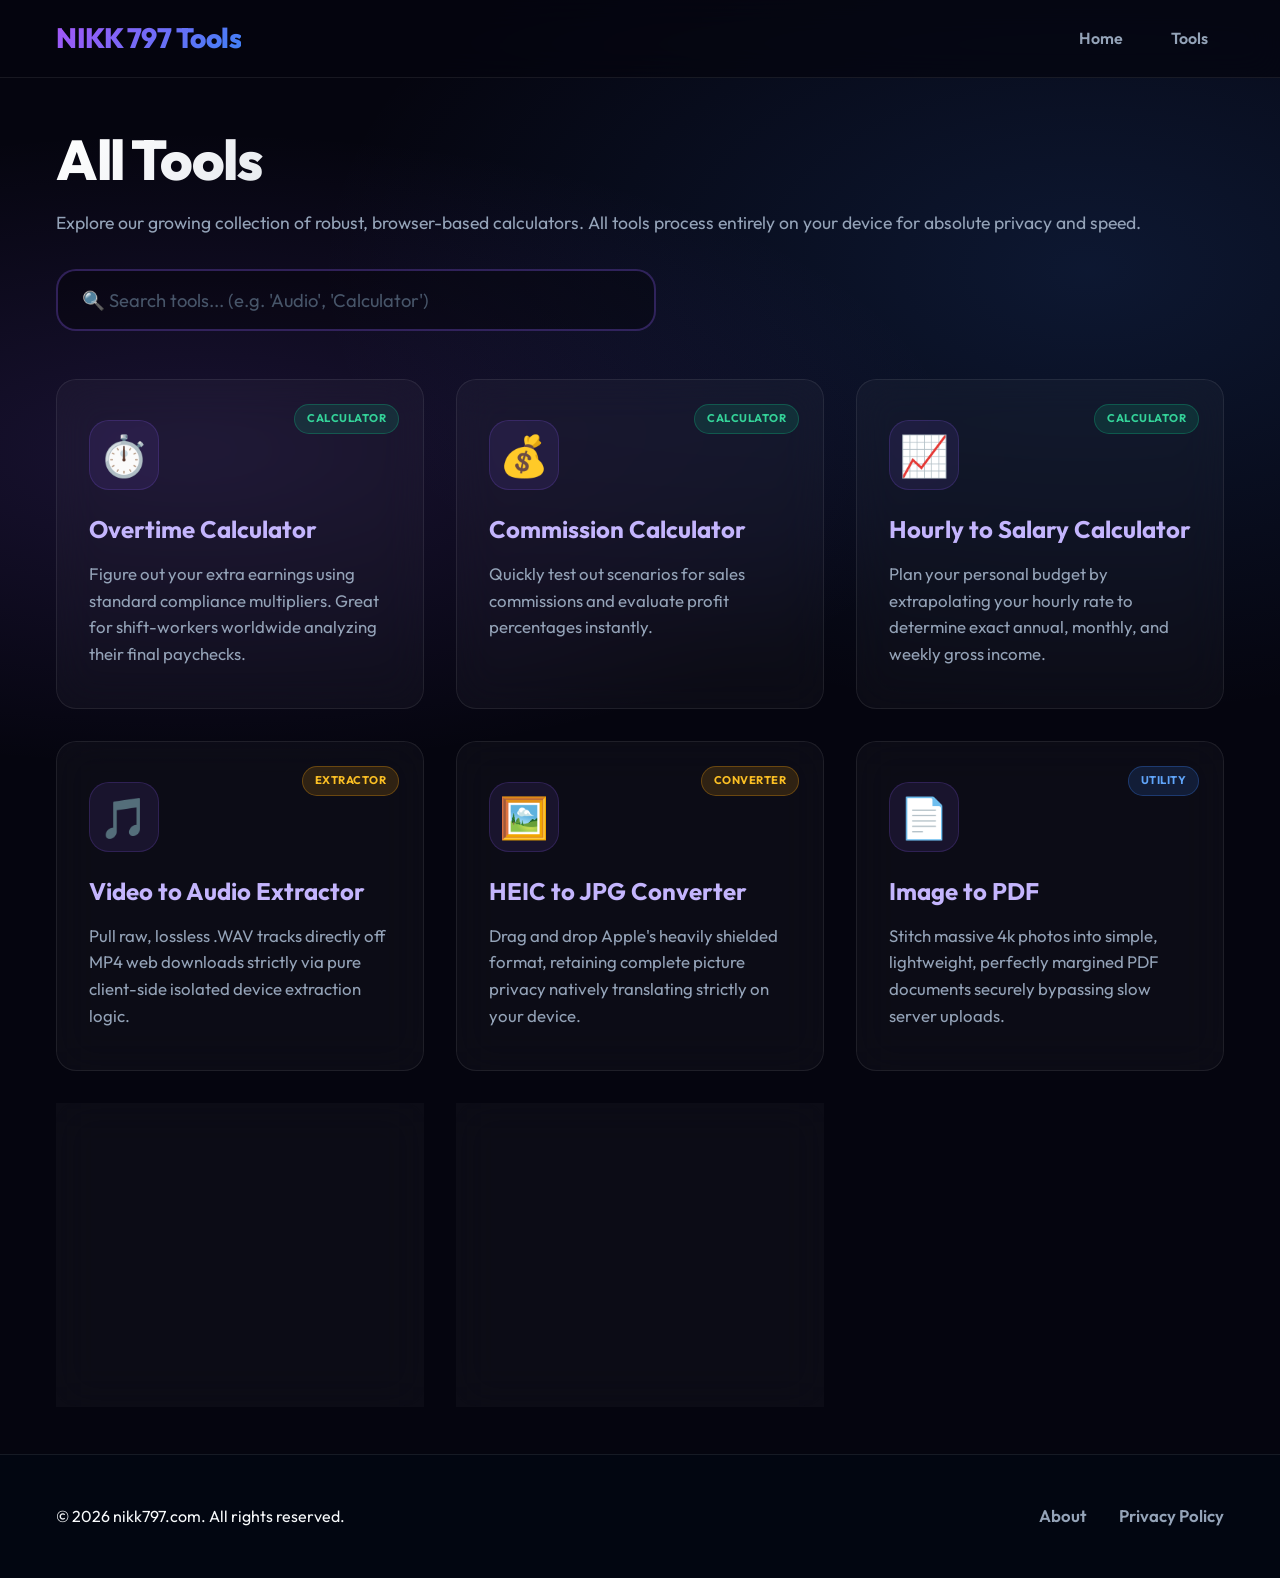
==== tools/index.html @ f5ad22ee "feat: Add a new tools index page with search functionality to list available tools." ====
<!DOCTYPE html>
<html lang="en">

<head>
    <meta name="google-site-verification" content="NhEpedXs3ZH1ksvaYKp-4i3zHZicxryHQZaLmuGQlMc" />
    <meta charset="UTF-8">
    <meta name="viewport" content="width=device-width, initial-scale=1.0">
    <title>All Tools & Calculators | NIKK 797</title>
    <meta name="description"
        content="View our complete index of financial tools and calculators perfectly tailored for the Indian market.">
    <link href="https://fonts.googleapis.com/css2?family=Inter:wght@400;500;600;700;800&display=swap" rel="stylesheet">
    <link rel="stylesheet" href="../css/styles.css">
</head>

<body>
    <header class="navbar">
        <div class="nav-container">
            <a href="../index.html" class="logo">NIKK 797 Tools</a>
            <nav class="nav-links">
                <a href="../index.html">Home</a>
                <a href="index.html">Tools</a>
            </nav>
        </div>
    </header>

    <main>
        <h1>All Tools</h1>
        <p>Explore our growing collection of robust, browser-based calculators. All tools process entirely on your
            device for absolute privacy and speed.</p>

        <div class="search-container" style="margin: 2rem 0 3rem 0; max-width: 600px;">
            <input type="text" id="tool-search" class="form-control"
                placeholder="🔍 Search tools... (e.g. 'Audio', 'Calculator')"
                style="padding: 1.1rem 1.5rem; font-size: 1.15rem; border-radius: 20px; background: rgba(0,0,0,0.3); border: 2px solid rgba(139, 92, 246, 0.3);">
            <div id="no-results"
                style="display: none; padding: 2rem; background: rgba(255,255,255,0.03); border-radius: 16px; border: 1px dashed rgba(255,255,255,0.1); text-align: center; margin-top: 2rem; color: var(--text-muted); font-size: 1.2rem;">
                No tools found matching your search.</div>
        </div>

        <div class="tools-grid" id="tools-grid">
            <a href="overtime-calculator.html" class="card tool-card">
                <span class="card-tag finance">Calculator</span>
                <div class="card-icon">⏱️</div>
                <h3>Overtime Calculator</h3>
                <p>Figure out your extra earnings using standard compliance multipliers. Great for shift-workers
                    worldwide analyzing their final paychecks.</p>
            </a>
            <a href="commission-calculator.html" class="card tool-card">
                <span class="card-tag finance">Calculator</span>
                <div class="card-icon">💰</div>
                <h3>Commission Calculator</h3>
                <p>Quickly test out scenarios for sales commissions and evaluate profit percentages instantly.</p>
            </a>
            <a href="hourly-to-salary-calculator.html" class="card tool-card">
                <span class="card-tag finance">Calculator</span>
                <div class="card-icon">📈</div>
                <h3>Hourly to Salary Calculator</h3>
                <p>Plan your personal budget by extrapolating your hourly rate to determine exact annual, monthly, and
                    weekly gross income.</p>
            </a>
            <a href="video-to-audio.html" class="card tool-card">
                <span class="card-tag media">Extractor</span>
                <div class="card-icon">🎵</div>
                <h3>Video to Audio Extractor</h3>
                <p>Pull raw, lossless .WAV tracks directly off MP4 web downloads strictly via pure client-side isolated
                    device extraction logic.</p>
            </a>
            <a href="heic-to-jpg.html" class="card tool-card">
                <span class="card-tag media">Converter</span>
                <div class="card-icon">🖼️</div>
                <h3>HEIC to JPG Converter</h3>
                <p>Drag and drop Apple's heavily shielded format, retaining complete picture privacy natively
                    translating strictly on your device.</p>
            </a>
            <a href="image-to-pdf.html" class="card tool-card">
                <span class="card-tag">Utility</span>
                <div class="card-icon">📄</div>
                <h3>Image to PDF</h3>
                <p>Stitch massive 4k photos into simple, lightweight, perfectly margined PDF documents securely
                    bypassing slow server uploads.</p>
            </a>
            <a href="image-compressor.html" class="card tool-card">
                <span class="card-tag media">Converter</span>
                <div class="card-icon">🗜️</div>
                <h3>Image Compressor</h3>
                <p>Drastically shrink the file size of your photos in seconds natively keeping your privacy 100% secure.
                </p>
            </a>
            <a href="pdf-merger.html" class="card tool-card">
                <span class="card-tag">Utility</span>
                <div class="card-icon">🗂️</div>
                <h3>PDF Merger</h3>
                <p>Instantly stitch multiple PDF documents together sequentially directly on your device offline without
                    tedious uploads.</p>
            </a>
        </div>
    </main>

    <footer class="footer">
        <div class="footer-content">
            <div>&copy; 2026 nikk797.com. All rights reserved.</div>
            <div class="footer-links">
                <a href="../about.html">About</a>
                <a href="../privacy.html">Privacy Policy</a>
            </div>
        </div>
    </footer>
    <script src="../js/common.js"></script>
    <script>
        document.addEventListener('DOMContentLoaded', () => {
            const searchInput = document.getElementById('tool-search');
            const toolsGrid = document.getElementById('tools-grid');
            const toolCards = document.querySelectorAll('.tool-card');
            const noResults = document.getElementById('no-results');

            if (searchInput) {
                searchInput.addEventListener('input', (e) => {
                    const query = e.target.value.toLowerCase().trim();
                    let visibleCount = 0;

                    toolCards.forEach(card => {
                        const title = card.querySelector('h3').textContent.toLowerCase();
                        const desc = card.querySelector('p').textContent.toLowerCase();
                        const tagText = card.querySelector('.card-tag') ? card.querySelector('.card-tag').textContent.toLowerCase() : '';

                        if (title.includes(query) || desc.includes(query) || tagText.includes(query)) {
                            card.style.display = 'block';
                            visibleCount++;
                        } else {
                            card.style.display = 'none';
                        }
                    });

                    if (visibleCount === 0) {
                        toolsGrid.style.display = 'none';
                        noResults.style.display = 'block';
                    } else {
                        toolsGrid.style.display = 'grid';
                        noResults.style.display = 'none';
                    }
                });
            }
        });
    </script>
</body>

</html>
---- css/styles.css ----
@import url('https://fonts.googleapis.com/css2?family=Outfit:wght@400;500;600;700;800&display=swap');

:root {
  --primary-color: #8b5cf6;
  --primary-hover: #7c3aed;
  --bg-color: #05050f;
  /* Very dark rich background */
  --text-main: #f8fafc;
  --text-muted: #94a3b8;
  --border-color: rgba(255, 255, 255, 0.08);
  --card-bg: rgba(255, 255, 255, 0.03);
  --radius: 20px;
  --shadow: 0 10px 30px -5px rgba(0, 0, 0, 0.5);
  --glass-shadow: 0 8px 32px 0 rgba(0, 0, 0, 0.3);
  --glow: 0 0 25px rgba(139, 92, 246, 0.35);
}

* {
  box-sizing: border-box;
  margin: 0;
  padding: 0;
}

body {
  font-family: 'Outfit', -apple-system, BlinkMacSystemFont, "Segoe UI", Roboto, sans-serif;
  background-color: var(--bg-color);
  background-image:
    radial-gradient(ellipse at 15% 50%, rgba(139, 92, 246, 0.15), transparent 50%),
    radial-gradient(ellipse at 85% 30%, rgba(59, 130, 246, 0.15), transparent 50%);
  background-attachment: fixed;
  color: var(--text-main);
  line-height: 1.6;
  display: flex;
  flex-direction: column;
  min-height: 100vh;
}

a {
  text-decoration: none;
  color: inherit;
}

/* Navbar */
.navbar {
  background: rgba(5, 5, 15, 0.7);
  backdrop-filter: blur(16px);
  -webkit-backdrop-filter: blur(16px);
  border-bottom: 1px solid var(--border-color);
  padding: 1rem 0;
  position: sticky;
  top: 0;
  z-index: 100;
}

.nav-container {
  max-width: 1200px;
  margin: 0 auto;
  padding: 0 1rem;
  display: flex;
  justify-content: space-between;
  align-items: center;
}

.logo {
  font-size: 1.75rem;
  font-weight: 800;
  background: linear-gradient(135deg, #a855f7, #3b82f6);
  -webkit-background-clip: text;
  background-clip: text;
  -webkit-text-fill-color: transparent;
  letter-spacing: -0.5px;
}

.nav-links {
  display: flex;
  gap: 1rem;
}

.nav-links a {
  font-weight: 600;
  color: var(--text-muted);
  transition: all 0.3s cubic-bezier(0.4, 0, 0.2, 1);
  padding: 0.5rem 1rem;
  border-radius: 12px;
}

.nav-links a:hover {
  color: var(--text-main);
  background: rgba(255, 255, 255, 0.08);
  transform: translateY(-2px);
}

/* Main Container */
main {
  flex: 1;
  max-width: 1200px;
  margin: 0 auto;
  padding: 3rem 1rem;
  width: 100%;
}

/* Typography */
h1 {
  font-size: 3.5rem;
  font-weight: 800;
  margin-bottom: 1rem;
  line-height: 1.2;
  letter-spacing: -0.025em;
  background: linear-gradient(135deg, #ffffff, #94a3b8);
  -webkit-background-clip: text;
  background-clip: text;
  -webkit-text-fill-color: transparent;
}

h2 {
  font-size: 2.25rem;
  font-weight: 700;
  margin-top: 2.5rem;
  margin-bottom: 1.5rem;
  letter-spacing: -0.025em;
  color: var(--text-main);
}

h3 {
  font-size: 1.5rem;
  font-weight: 700;
  margin-top: 2.5rem;
  margin-bottom: 1rem;
  color: #e2e8f0;
}

p {
  margin-bottom: 1.25rem;
  color: var(--text-muted);
  font-size: 1.1rem;
}

/* Grid Layout */
.tools-grid {
  display: grid;
  grid-template-columns: repeat(auto-fill, minmax(320px, 1fr));
  gap: 2rem;
  margin-top: 2rem;
}

/* Cards */
.card {
  background: var(--card-bg);
  backdrop-filter: blur(20px);
  -webkit-backdrop-filter: blur(20px);
  border: 1px solid var(--border-color);
  border-radius: var(--radius);
  padding: 2.5rem 2rem;
  transition: all 0.4s cubic-bezier(0.175, 0.885, 0.32, 1.275);
  display: block;
  position: relative;
  overflow: hidden;
}

.card::before {
  content: '';
  position: absolute;
  top: 0;
  left: 0;
  right: 0;
  height: 5px;
  background: linear-gradient(90deg, #8b5cf6, #3b82f6);
  opacity: 0;
  transition: opacity 0.3s ease;
}

.card:hover {
  transform: translateY(-10px) scale(1.02);
  box-shadow: var(--glass-shadow), var(--glow);
  border-color: rgba(139, 92, 246, 0.4);
}

.card:hover::before {
  opacity: 1;
}

.card-icon {
  font-size: 2.5rem;
  margin-bottom: 1.25rem;
  display: inline-flex;
  align-items: center;
  justify-content: center;
  width: 70px;
  height: 70px;
  background: rgba(139, 92, 246, 0.1);
  border: 1px solid rgba(139, 92, 246, 0.2);
  border-radius: 20px;
  line-height: 1;
  transition: all 0.4s cubic-bezier(0.175, 0.885, 0.32, 1.275);
}

.card:hover .card-icon {
  transform: scale(1.1) rotate(-8deg);
  background: rgba(139, 92, 246, 0.25);
  border-color: rgba(139, 92, 246, 0.4);
  box-shadow: 0 10px 25px rgba(139, 92, 246, 0.3);
}

.card-tag {
  position: absolute;
  top: 1.5rem;
  right: 1.5rem;
  padding: 0.3rem 0.75rem;
  font-size: 0.7rem;
  font-weight: 700;
  text-transform: uppercase;
  letter-spacing: 0.5px;
  border-radius: 50px;
  background: rgba(59, 130, 246, 0.15);
  color: #60a5fa;
  border: 1px solid rgba(59, 130, 246, 0.3);
  z-index: 10;
}

.card-tag.finance {
  background: rgba(16, 185, 129, 0.15);
  color: #34d399;
  border-color: rgba(16, 185, 129, 0.3);
}

.card-tag.media {
  background: rgba(245, 158, 11, 0.15);
  color: #fbbf24;
  border-color: rgba(245, 158, 11, 0.3);
}

.card h3 {
  margin-top: 0;
  color: #c4b5fd;
  margin-bottom: 0.75rem;
  font-size: 1.5rem;
}

.card p {
  margin-bottom: 0;
  font-size: 1.05rem;
  color: var(--text-muted);
}

/* Calculator UI */
.calculator-container {
  background: var(--card-bg);
  backdrop-filter: blur(20px);
  -webkit-backdrop-filter: blur(20px);
  border-radius: 28px;
  padding: 3.5rem 3rem;
  box-shadow: var(--glass-shadow);
  margin-bottom: 5rem;
  max-width: 650px;
  margin-left: auto;
  margin-right: auto;
  border: 1px solid var(--border-color);
  position: relative;
}

.form-group {
  margin-bottom: 2rem;
}

.form-group label {
  display: block;
  font-weight: 600;
  margin-bottom: 0.75rem;
  color: #f1f5f9;
  letter-spacing: 0.03em;
  font-size: 1.05rem;
}

.form-control {
  width: 100%;
  padding: 1.1rem 1.25rem;
  border: 2px solid rgba(255, 255, 255, 0.1);
  border-radius: 16px;
  font-size: 1.15rem;
  font-family: inherit;
  transition: all 0.3s cubic-bezier(0.4, 0, 0.2, 1);
  background-color: rgba(0, 0, 0, 0.3);
  color: white;
}

.form-control:focus {
  outline: none;
  background-color: rgba(0, 0, 0, 0.5);
  border-color: #8b5cf6;
  box-shadow: 0 0 0 5px rgba(139, 92, 246, 0.2);
  transform: translateY(-2px);
}

.form-control::placeholder {
  color: #475569;
}

.btn {
  display: inline-block;
  width: 100%;
  padding: 1.25rem 1.5rem;
  background: linear-gradient(135deg, #8b5cf6, #3b82f6);
  color: white;
  border: none;
  border-radius: 16px;
  font-size: 1.25rem;
  font-weight: 700;
  cursor: pointer;
  transition: all 0.3s cubic-bezier(0.175, 0.885, 0.32, 1.275);
  text-align: center;
  margin-top: 1rem;
  box-shadow: 0 4px 15px rgba(59, 130, 246, 0.4);
  letter-spacing: 0.5px;
}

.btn:hover {
  transform: translateY(-4px) scale(1.02);
  box-shadow: 0 10px 25px rgba(139, 92, 246, 0.6);
}

.btn:active {
  transform: translateY(2px) scale(0.98);
}

.result-box {
  margin-top: 3rem;
  padding: 2.5rem;
  background: linear-gradient(135deg, rgba(139, 92, 246, 0.1), rgba(59, 130, 246, 0.1));
  border: 1px solid rgba(139, 92, 246, 0.3);
  border-radius: 20px;
  text-align: center;
  position: relative;
  overflow: hidden;
}

.result-box::after {
  content: '';
  position: absolute;
  top: -50%;
  left: -50%;
  width: 200%;
  height: 200%;
  background: radial-gradient(circle, rgba(255, 255, 255, 0.1) 0%, transparent 60%);
  opacity: 0.5;
  pointer-events: none;
}

.result-box h4 {
  color: #c4b5fd;
  font-size: 1.1rem;
  text-transform: uppercase;
  letter-spacing: 0.15em;
  margin-bottom: 0.75rem;
  font-weight: 700;
}

.result-value {
  font-size: 3.5rem;
  font-weight: 800;
  background: linear-gradient(135deg, #a855f7, #60a5fa);
  -webkit-background-clip: text;
  background-clip: text;
  -webkit-text-fill-color: transparent;
  letter-spacing: -1px;
  text-shadow: 0 0 40px rgba(168, 85, 247, 0.5);
}

/* Results Grid For Specific Tools (Hourly/Salary) */
.result-grid {
  display: grid;
  grid-template-columns: repeat(3, 1fr);
  gap: 1.5rem;
  margin-top: 3rem;
}

.result-card {
  padding: 1.75rem 1rem;
  background: rgba(255, 255, 255, 0.03);
  border: 1px solid rgba(255, 255, 255, 0.08);
  border-radius: 20px;
  text-align: center;
  transition: all 0.4s cubic-bezier(0.175, 0.885, 0.32, 1.275);
}

.result-card:hover {
  background: rgba(139, 92, 246, 0.08);
  border-color: rgba(139, 92, 246, 0.3);
  transform: translateY(-5px) scale(1.02);
  box-shadow: 0 10px 25px rgba(0, 0, 0, 0.3);
}

.result-card h4 {
  color: #94a3b8;
  font-size: 0.95rem;
  text-transform: uppercase;
  letter-spacing: 0.1em;
  margin-bottom: 0.75rem;
  font-weight: 700;
}

.result-card .sub-value {
  font-size: 1.75rem;
  font-weight: 800;
  color: #e2e8f0;
}

.result-card.featured {
  background: linear-gradient(135deg, rgba(139, 92, 246, 0.15), rgba(59, 130, 246, 0.15));
  border-color: rgba(139, 92, 246, 0.4);
  transform: scale(1.05);
}

.result-card.featured:hover {
  transform: translateY(-5px) scale(1.08);
}

.result-card.featured h4 {
  color: #c4b5fd;
}

.result-card.featured .sub-value {
  background: linear-gradient(135deg, #a855f7, #60a5fa);
  -webkit-background-clip: text;
  background-clip: text;
  -webkit-text-fill-color: transparent;
  font-size: 2.25rem;
}


/* Content Section Styling */
.content-section {
  max-width: 800px;
  margin: 0 auto 5rem auto;
}

.content-section ul,
.content-section ol {
  margin-left: 2rem;
  margin-bottom: 2rem;
  color: var(--text-muted);
}

.content-section li {
  margin-bottom: 0.75rem;
  line-height: 1.8;
  font-size: 1.1rem;
}

.content-section li::marker {
  color: #8b5cf6;
  font-weight: bold;
}

.alert-box {
  padding: 1.75rem;
  border-radius: 16px;
  background: linear-gradient(to right, rgba(139, 92, 246, 0.15), rgba(0, 0, 0, 0));
  border-left: 5px solid #8b5cf6;
  margin-bottom: 2.5rem;
  font-size: 1.1rem;
  color: #e2e8f0;
}

/* FAQ Accordion Look */
.faq-container {
  max-width: 800px;
  margin: 0 auto;
}

.faq-item {
  margin-bottom: 1.5rem;
  padding: 2rem;
  border: 1px solid var(--border-color);
  border-radius: 20px;
  background: var(--card-bg);
  transition: all 0.3s cubic-bezier(0.4, 0, 0.2, 1);
}

.faq-item:hover {
  background: rgba(255, 255, 255, 0.05);
  border-color: rgba(139, 92, 246, 0.3);
  transform: translateX(8px);
  box-shadow: -5px 10px 20px rgba(0, 0, 0, 0.2);
}

.faq-question {
  font-weight: 800;
  font-size: 1.25rem;
  margin-bottom: 1rem;
  color: #f8fafc;
}

.faq-answer {
  color: #94a3b8;
  margin-bottom: 0;
  line-height: 1.8;
  font-size: 1.05rem;
}

/* Footer */
.footer {
  background: rgba(3, 7, 18, 0.9);
  border-top: 1px solid var(--border-color);
  padding: 3rem 0;
  margin-top: auto;
}

.footer-content {
  max-width: 1200px;
  margin: 0 auto;
  padding: 0 1rem;
  display: flex;
  justify-content: space-between;
  align-items: center;
  flex-wrap: wrap;
  gap: 1.5rem;
}

.footer-links {
  display: flex;
  gap: 2rem;
}

.footer-links a {
  color: var(--text-muted);
  font-size: 1.05rem;
  font-weight: 600;
  transition: color 0.2s ease;
}

.footer-links a:hover {
  color: #c4b5fd;
}

/* Responsive */
@media (max-width: 768px) {
  h1 {
    font-size: 2.5rem;
  }

  h2 {
    font-size: 1.85rem;
  }

  .calculator-container {
    padding: 2.5rem 1.5rem;
  }

  .result-grid {
    grid-template-columns: 1fr;
  }

  .footer-content {
    flex-direction: column;
    text-align: center;
  }

  .result-card.featured {
    transform: scale(1);
  }

  .result-card.featured:hover {
    transform: translateY(-5px);
  }
}

/* Drag and Drop Zone */
.drop-zone {
  width: 100%;
  padding: 4rem 2rem;
  border: 2px dashed rgba(255, 255, 255, 0.2);
  border-radius: 20px;
  background: rgba(0, 0, 0, 0.2);
  text-align: center;
  transition: all 0.3s cubic-bezier(0.4, 0, 0.2, 1);
  cursor: pointer;
  position: relative;
  overflow: hidden;
}

.drop-zone:hover, .drop-zone.dragover {
  border-color: var(--primary-color);
  background: rgba(139, 92, 246, 0.1);
  transform: translateY(-2px);
}

.drop-zone-icon {
  font-size: 3.5rem;
  color: var(--primary-color);
  margin-bottom: 1rem;
}

.drop-zone-text {
  font-size: 1.25rem;
  color: var(--text-main);
  margin-bottom: 0.5rem;
  font-weight: 700;
}

.drop-zone-hint {
  font-size: 1rem;
  color: var(--text-muted);
}

.file-info {
  display: flex;
  align-items: center;
  justify-content: center;
  gap: 1.5rem;
  padding: 1.5rem;
  background: rgba(139, 92, 246, 0.1);
  border: 1px solid rgba(139, 92, 246, 0.3);
  border-radius: 16px;
  margin-top: 2rem;
}

.file-name {
  font-weight: 700;
  color: #e2e8f0;
  word-break: break-all;
  font-size: 1.1rem;
}

.file-size {
  color: #94a3b8;
  font-size: 1rem;
  background: rgba(0,0,0,0.3);
  padding: 0.25rem 0.75rem;
  border-radius: 12px;
}

/* Spinner */
.spinner {
  width: 48px;
  height: 48px;
  border: 4px solid rgba(139, 92, 246, 0.2);
  border-top-color: var(--primary-color);
  border-radius: 50%;
  animation: spin 1s linear infinite;
  margin: 0 auto 1.5rem auto;
}

@keyframes spin {
  to { transform: rotate(360deg); }
}
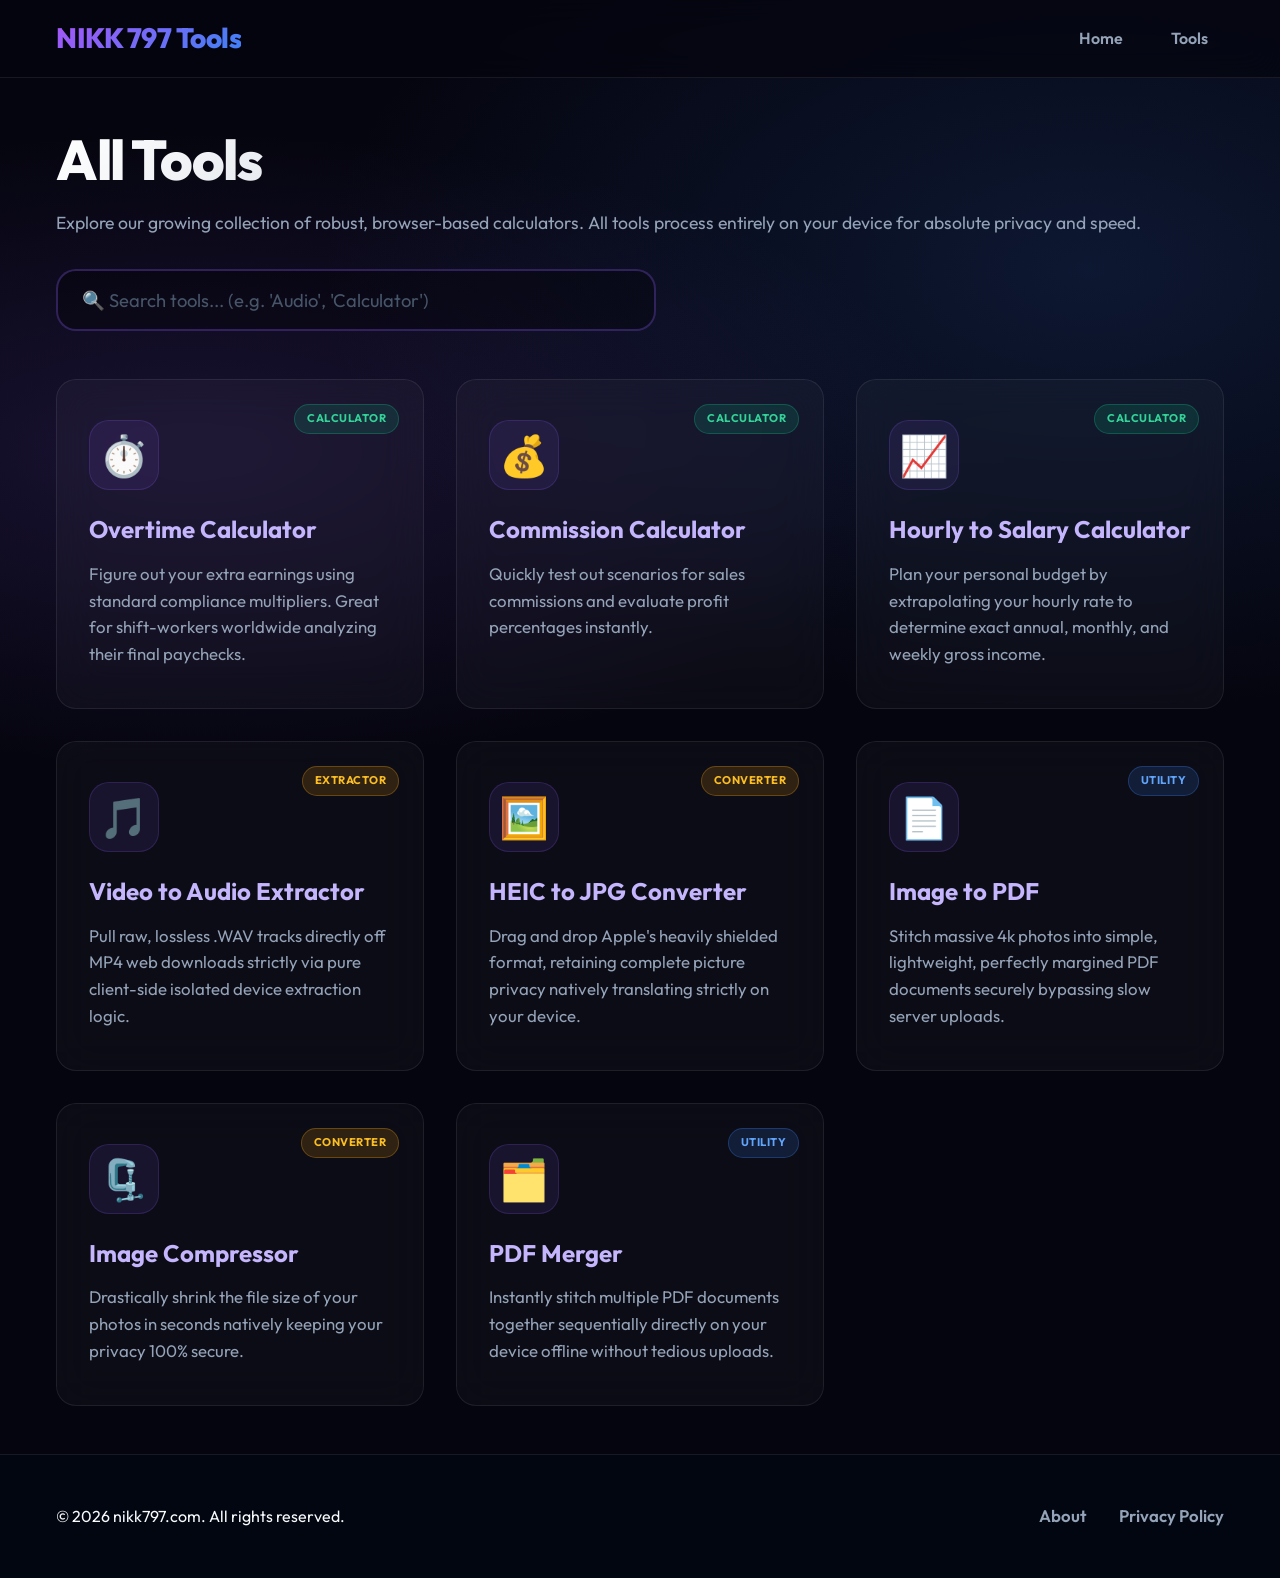
==== commit 3426c9cd: "feat: Add Google site verification meta tag and update the page title." ====
--- a/tools/index.html
+++ b/tools/index.html
@@ -2,7 +2,7 @@
 <html lang="en">
 
 <head>
-    <meta name="google-site-verification" content="NhEpedXs3ZH1ksvaYKp-4i3zHZicxryHQZaLmuGQlMc" />
+
     <meta charset="UTF-8">
     <meta name="viewport" content="width=device-width, initial-scale=1.0">
     <title>All Tools & Calculators | NIKK 797</title>
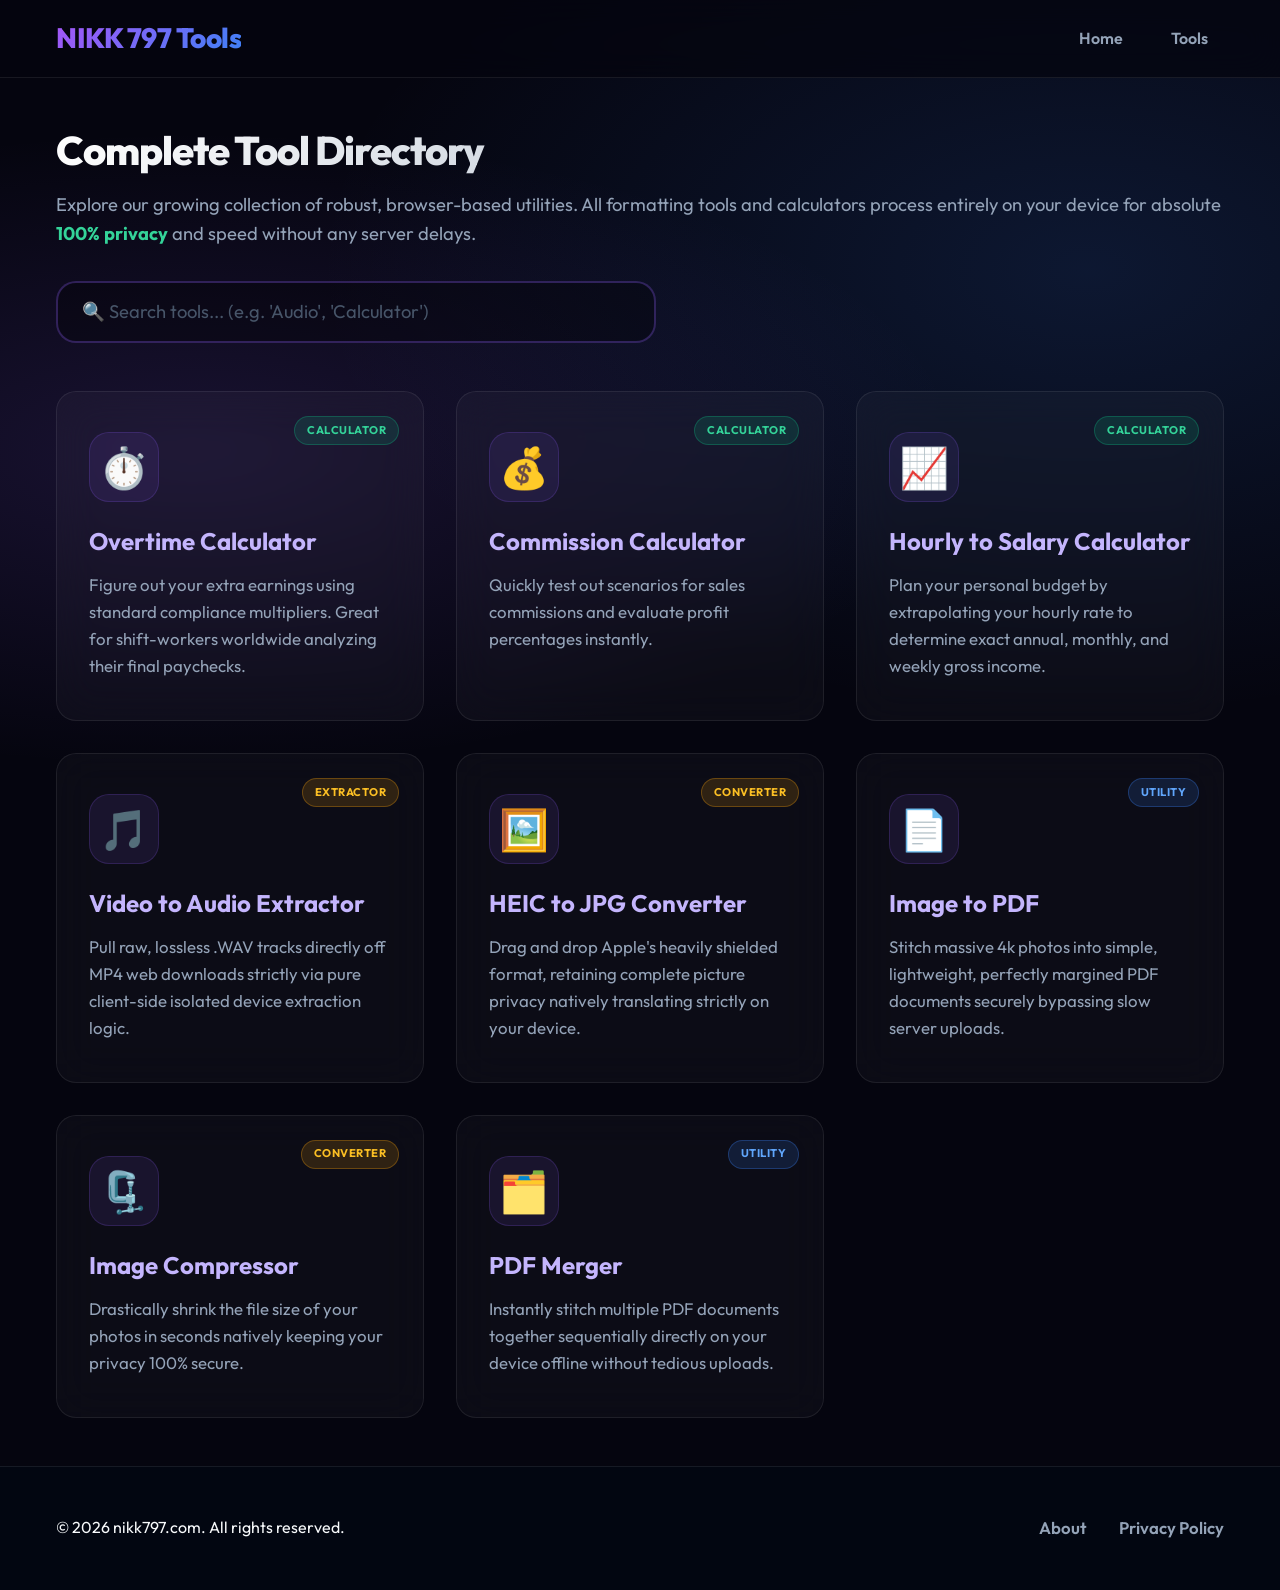
==== commit 950ebb07: "feat: add new tools section including an image compressor, various calculators, and file converters." ====
--- a/tools/index.html
+++ b/tools/index.html
@@ -5,10 +5,10 @@
 
     <meta charset="UTF-8">
     <meta name="viewport" content="width=device-width, initial-scale=1.0">
-    <title>All Tools & Calculators | NIKK 797</title>
+    <title>All Free Tools & Offline Calculators | NIKK 797</title>
     <meta name="description"
-        content="View our complete index of financial tools and calculators perfectly tailored for the Indian market.">
-    <link href="https://fonts.googleapis.com/css2?family=Inter:wght@400;500;600;700;800&display=swap" rel="stylesheet">
+        content="View our complete index of completely free, 100% private tools. Mergers, format converters, compressors, and calculators built seamlessly for offline use.">
+    <link href="https://fonts.googleapis.com/css2?family=Outfit:wght@400;500;600;700;800&display=swap" rel="stylesheet">
     <link rel="stylesheet" href="../css/styles.css">
 </head>
 
@@ -24,9 +24,8 @@
     </header>
 
     <main>
-        <h1>All Tools</h1>
-        <p>Explore our growing collection of robust, browser-based calculators. All tools process entirely on your
-            device for absolute privacy and speed.</p>
+        <h1 style="font-size: 2.5rem; margin-bottom: 1rem;">Complete Tool Directory</h1>
+        <p style="font-size: 1.15rem; color: var(--text-muted); line-height: 1.6;">Explore our growing collection of robust, browser-based utilities. All formatting tools and calculators process entirely on your device for absolute <span style="color: #34d399; font-weight: bold;">100% privacy</span> and speed without any server delays.</p>
 
         <div class="search-container" style="margin: 2rem 0 3rem 0; max-width: 600px;">
             <input type="text" id="tool-search" class="form-control"
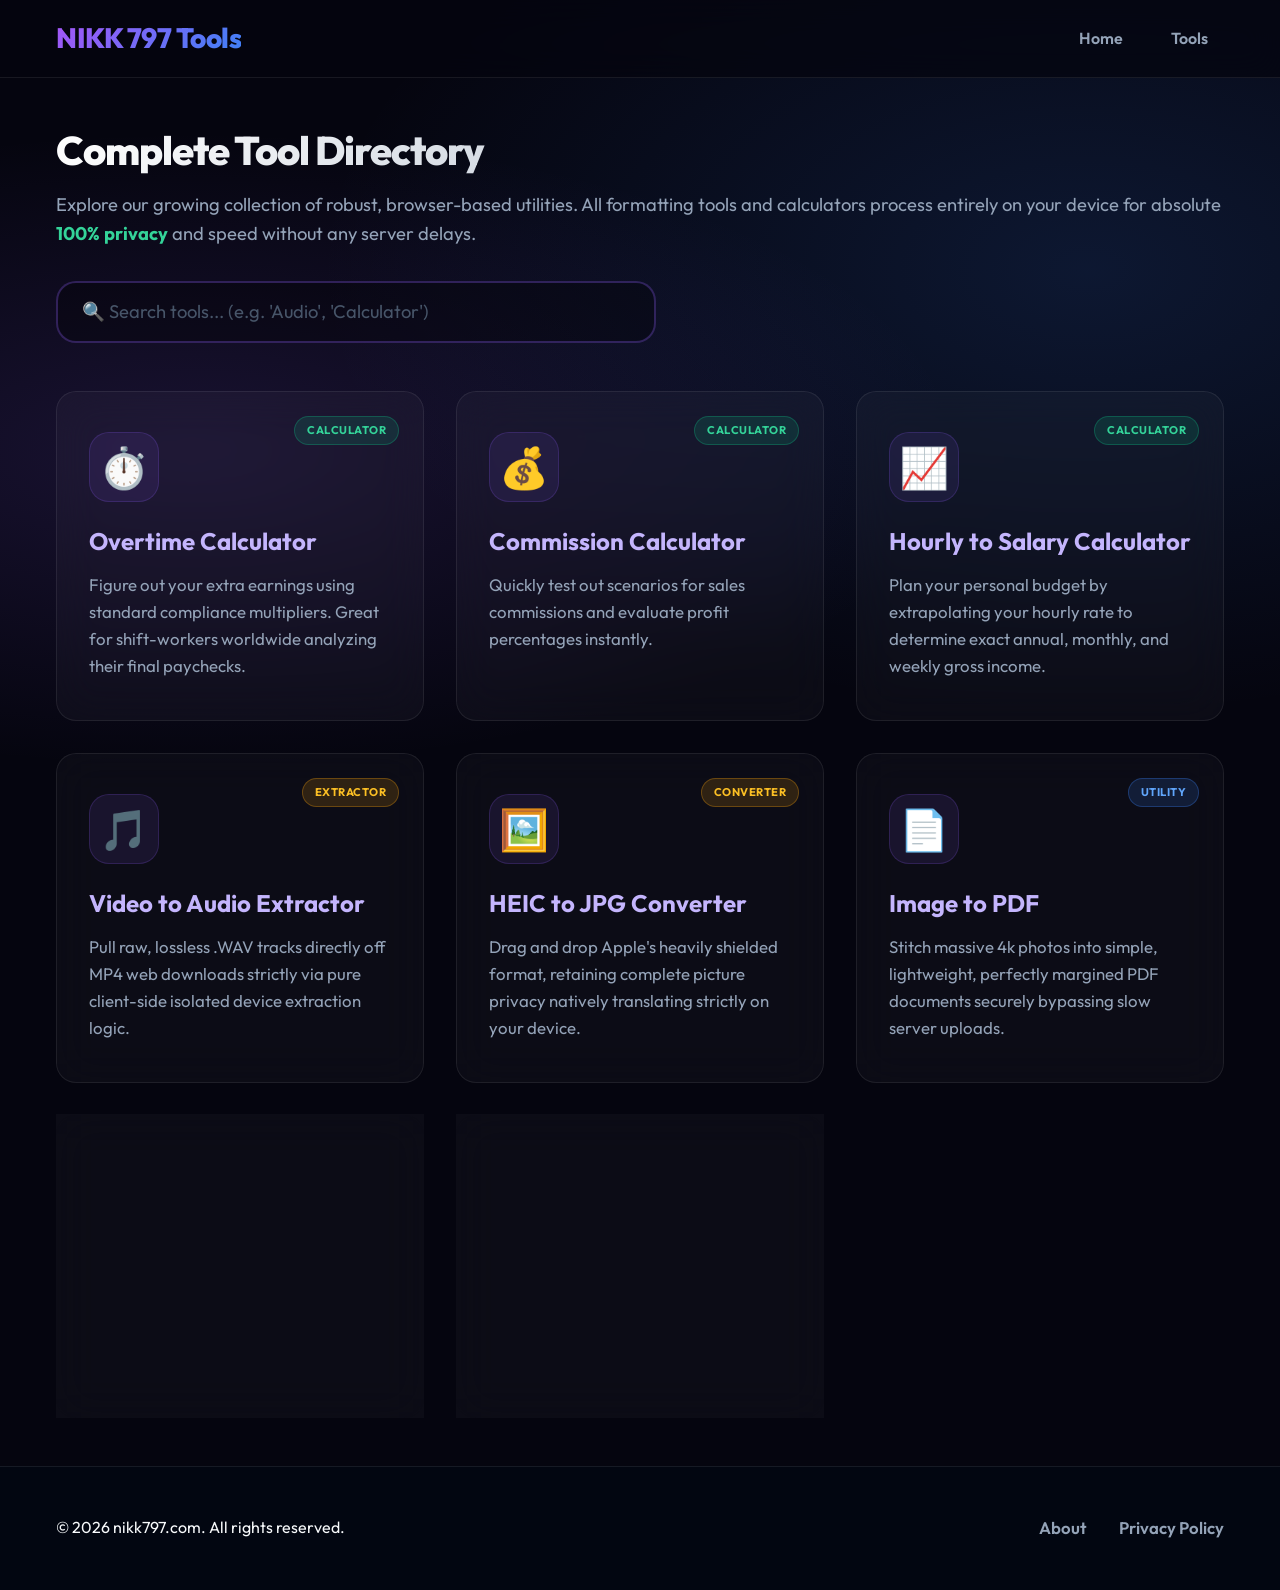
==== commit 2b3e3b8f: "feat: Add a new suite of web-based utility tools including various converters and calculators, and u" ====
--- a/tools/index.html
+++ b/tools/index.html
@@ -10,6 +10,7 @@
         content="View our complete index of completely free, 100% private tools. Mergers, format converters, compressors, and calculators built seamlessly for offline use.">
     <link href="https://fonts.googleapis.com/css2?family=Outfit:wght@400;500;600;700;800&display=swap" rel="stylesheet">
     <link rel="stylesheet" href="../css/styles.css">
+    <link rel="icon" type="image/png" href="../assets/favicon.png">
 </head>
 
 <body>
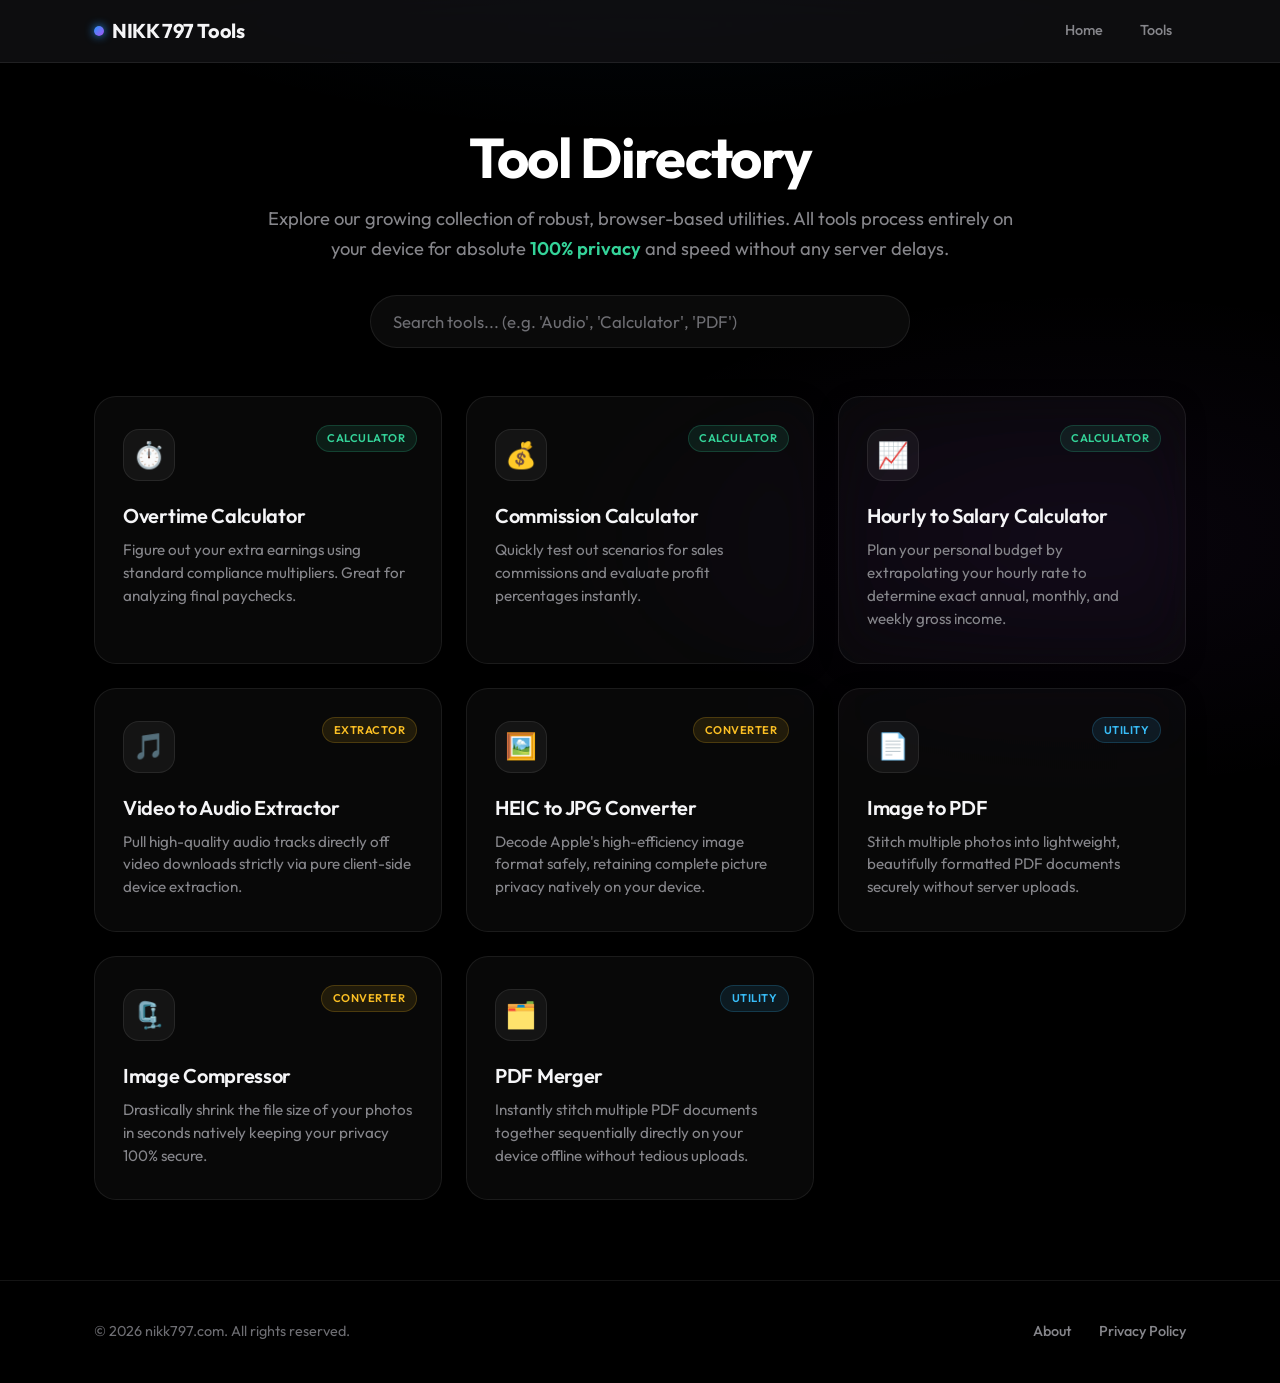
==== commit 9886fa4c: "feat: add new web tools, stylesheet, and update main index page" ====
--- a/tools/index.html
+++ b/tools/index.html
@@ -25,16 +25,20 @@
     </header>
 
     <main>
-        <h1 style="font-size: 2.5rem; margin-bottom: 1rem;">Complete Tool Directory</h1>
-        <p style="font-size: 1.15rem; color: var(--text-muted); line-height: 1.6;">Explore our growing collection of robust, browser-based utilities. All formatting tools and calculators process entirely on your device for absolute <span style="color: #34d399; font-weight: bold;">100% privacy</span> and speed without any server delays.</p>
+        <div style="text-align: center; max-width: 780px; margin: 1rem auto 3rem auto;">
+            <h1>Tool Directory</h1>
+            <p style="font-size: 1.15rem; color: var(--text-muted); line-height: 1.6;">
+                Explore our growing collection of robust, browser-based utilities. All tools process entirely on your device for absolute <span style="color: var(--accent-emerald); font-weight: 600;">100% privacy</span> and speed without any server delays.
+            </p>
 
-        <div class="search-container" style="margin: 2rem 0 3rem 0; max-width: 600px;">
-            <input type="text" id="tool-search" class="form-control"
-                placeholder="🔍 Search tools... (e.g. 'Audio', 'Calculator')"
-                style="padding: 1.1rem 1.5rem; font-size: 1.15rem; border-radius: 20px; background: rgba(0,0,0,0.3); border: 2px solid rgba(139, 92, 246, 0.3);">
-            <div id="no-results"
-                style="display: none; padding: 2rem; background: rgba(255,255,255,0.03); border-radius: 16px; border: 1px dashed rgba(255,255,255,0.1); text-align: center; margin-top: 2rem; color: var(--text-muted); font-size: 1.2rem;">
-                No tools found matching your search.</div>
+            <div class="search-container" style="margin: 2rem auto 0 auto; max-width: 540px;">
+                <input type="text" id="tool-search" class="form-control"
+                    placeholder="Search tools... (e.g. 'Audio', 'Calculator', 'PDF')"
+                    style="padding: 0.95rem 1.4rem; font-size: 1.05rem; border-radius: var(--radius-pill);">
+                <div id="no-results"
+                    style="display: none; padding: 2rem; background: var(--card-bg); border-radius: var(--radius-md); border: 1px dashed var(--border-color); text-align: center; margin-top: 1.5rem; color: var(--text-muted); font-size: 1.05rem;">
+                    No tools found matching your search.</div>
+            </div>
         </div>
 
         <div class="tools-grid" id="tools-grid">
@@ -42,8 +46,7 @@
                 <span class="card-tag finance">Calculator</span>
                 <div class="card-icon">⏱️</div>
                 <h3>Overtime Calculator</h3>
-                <p>Figure out your extra earnings using standard compliance multipliers. Great for shift-workers
-                    worldwide analyzing their final paychecks.</p>
+                <p>Figure out your extra earnings using standard compliance multipliers. Great for analyzing final paychecks.</p>
             </a>
             <a href="commission-calculator.html" class="card tool-card">
                 <span class="card-tag finance">Calculator</span>
@@ -55,43 +58,37 @@
                 <span class="card-tag finance">Calculator</span>
                 <div class="card-icon">📈</div>
                 <h3>Hourly to Salary Calculator</h3>
-                <p>Plan your personal budget by extrapolating your hourly rate to determine exact annual, monthly, and
-                    weekly gross income.</p>
+                <p>Plan your personal budget by extrapolating your hourly rate to determine exact annual, monthly, and weekly gross income.</p>
             </a>
             <a href="video-to-audio.html" class="card tool-card">
                 <span class="card-tag media">Extractor</span>
                 <div class="card-icon">🎵</div>
                 <h3>Video to Audio Extractor</h3>
-                <p>Pull raw, lossless .WAV tracks directly off MP4 web downloads strictly via pure client-side isolated
-                    device extraction logic.</p>
+                <p>Pull high-quality audio tracks directly off video downloads strictly via pure client-side device extraction.</p>
             </a>
             <a href="heic-to-jpg.html" class="card tool-card">
                 <span class="card-tag media">Converter</span>
                 <div class="card-icon">🖼️</div>
                 <h3>HEIC to JPG Converter</h3>
-                <p>Drag and drop Apple's heavily shielded format, retaining complete picture privacy natively
-                    translating strictly on your device.</p>
+                <p>Decode Apple's high-efficiency image format safely, retaining complete picture privacy natively on your device.</p>
             </a>
             <a href="image-to-pdf.html" class="card tool-card">
                 <span class="card-tag">Utility</span>
                 <div class="card-icon">📄</div>
                 <h3>Image to PDF</h3>
-                <p>Stitch massive 4k photos into simple, lightweight, perfectly margined PDF documents securely
-                    bypassing slow server uploads.</p>
+                <p>Stitch multiple photos into lightweight, beautifully formatted PDF documents securely without server uploads.</p>
             </a>
             <a href="image-compressor.html" class="card tool-card">
                 <span class="card-tag media">Converter</span>
                 <div class="card-icon">🗜️</div>
                 <h3>Image Compressor</h3>
-                <p>Drastically shrink the file size of your photos in seconds natively keeping your privacy 100% secure.
-                </p>
+                <p>Drastically shrink the file size of your photos in seconds natively keeping your privacy 100% secure.</p>
             </a>
             <a href="pdf-merger.html" class="card tool-card">
                 <span class="card-tag">Utility</span>
                 <div class="card-icon">🗂️</div>
                 <h3>PDF Merger</h3>
-                <p>Instantly stitch multiple PDF documents together sequentially directly on your device offline without
-                    tedious uploads.</p>
+                <p>Instantly stitch multiple PDF documents together sequentially directly on your device offline without tedious uploads.</p>
             </a>
         </div>
     </main>
@@ -124,7 +121,7 @@
                         const tagText = card.querySelector('.card-tag') ? card.querySelector('.card-tag').textContent.toLowerCase() : '';
 
                         if (title.includes(query) || desc.includes(query) || tagText.includes(query)) {
-                            card.style.display = 'block';
+                            card.style.display = 'flex';
                             visibleCount++;
                         } else {
                             card.style.display = 'none';
--- a/css/styles.css
+++ b/css/styles.css
@@ -1,549 +1,676 @@
 @import url('https://fonts.googleapis.com/css2?family=Outfit:wght@400;500;600;700;800&display=swap');
 
 :root {
-  --primary-color: #8b5cf6;
-  --primary-hover: #7c3aed;
-  --bg-color: #05050f;
-  /* Very dark rich background */
-  --text-main: #f8fafc;
-  --text-muted: #94a3b8;
+  /* Apple-inspired Color Palette */
+  --bg-color: #000000;
+  --bg-surface: #0a0a0c;
+  --bg-elevated: #121215;
+  --bg-translucent: rgba(18, 18, 21, 0.75);
+  
+  --text-main: #f5f5f7;
+  --text-muted: #86868b;
+  --text-subtle: #6e6e73;
+  
   --border-color: rgba(255, 255, 255, 0.08);
+  --border-hover: rgba(255, 255, 255, 0.18);
+  --border-strong: rgba(255, 255, 255, 0.25);
+  
   --card-bg: rgba(255, 255, 255, 0.03);
-  --radius: 20px;
-  --shadow: 0 10px 30px -5px rgba(0, 0, 0, 0.5);
-  --glass-shadow: 0 8px 32px 0 rgba(0, 0, 0, 0.3);
-  --glow: 0 0 25px rgba(139, 92, 246, 0.35);
+  --card-bg-hover: rgba(255, 255, 255, 0.055);
+  
+  --accent-primary: #0071e3;
+  --accent-primary-hover: #0077ed;
+  --accent-blue: #2997ff;
+  --accent-purple: #a855f7;
+  --accent-emerald: #34d399;
+  --accent-amber: #fbbf24;
+  --accent-sky: #38bdf8;
+  
+  /* Squircles & Radii */
+  --radius-sm: 10px;
+  --radius-md: 16px;
+  --radius-lg: 22px;
+  --radius-xl: 28px;
+  --radius-pill: 980px;
+
+  /* Easing Curves */
+  --spring-easing: cubic-bezier(0.16, 1, 0.3, 1);
+  --shadow-subtle: 0 4px 20px rgba(0, 0, 0, 0.3);
+  --shadow-elevated: 0 20px 40px -15px rgba(0, 0, 0, 0.6);
+  --shadow-glow: 0 0 40px rgba(41, 151, 255, 0.15);
 }
 
 * {
   box-sizing: border-box;
   margin: 0;
   padding: 0;
+  -webkit-font-smoothing: antialiased;
+  -moz-osx-font-smoothing: grayscale;
 }
 
 body {
-  font-family: 'Outfit', -apple-system, BlinkMacSystemFont, "Segoe UI", Roboto, sans-serif;
+  font-family: -apple-system, BlinkMacSystemFont, "SF Pro Display", "SF Pro Text", "Outfit", "Segoe UI", Roboto, sans-serif;
   background-color: var(--bg-color);
-  background-image:
-    radial-gradient(ellipse at 15% 50%, rgba(139, 92, 246, 0.15), transparent 50%),
-    radial-gradient(ellipse at 85% 30%, rgba(59, 130, 246, 0.15), transparent 50%);
+  background-image: 
+    radial-gradient(ellipse 80% 50% at 50% -20%, rgba(41, 151, 255, 0.08), transparent 70%),
+    radial-gradient(ellipse 60% 40% at 85% 60%, rgba(168, 85, 247, 0.05), transparent 70%);
   background-attachment: fixed;
   color: var(--text-main);
-  line-height: 1.6;
+  line-height: 1.5;
   display: flex;
   flex-direction: column;
   min-height: 100vh;
+  overflow-x: hidden;
 }
 
 a {
   text-decoration: none;
   color: inherit;
-}
-
-/* Navbar */
+  transition: color 0.2s var(--spring-easing);
+}
+
+/* Translucent Glass Navbar */
 .navbar {
-  background: rgba(5, 5, 15, 0.7);
-  backdrop-filter: blur(16px);
-  -webkit-backdrop-filter: blur(16px);
+  background: var(--bg-translucent);
+  backdrop-filter: saturate(180%) blur(20px);
+  -webkit-backdrop-filter: saturate(180%) blur(20px);
   border-bottom: 1px solid var(--border-color);
-  padding: 1rem 0;
+  padding: 0.85rem 0;
   position: sticky;
   top: 0;
-  z-index: 100;
+  z-index: 1000;
+  transition: background 0.3s ease;
 }
 
 .nav-container {
-  max-width: 1200px;
+  max-width: 1140px;
   margin: 0 auto;
-  padding: 0 1rem;
+  padding: 0 1.5rem;
   display: flex;
   justify-content: space-between;
   align-items: center;
 }
 
 .logo {
-  font-size: 1.75rem;
-  font-weight: 800;
-  background: linear-gradient(135deg, #a855f7, #3b82f6);
-  -webkit-background-clip: text;
-  background-clip: text;
-  -webkit-text-fill-color: transparent;
-  letter-spacing: -0.5px;
+  font-size: 1.25rem;
+  font-weight: 700;
+  letter-spacing: -0.02em;
+  color: var(--text-main);
+  display: flex;
+  align-items: center;
+  gap: 0.5rem;
+}
+
+.logo::before {
+  content: '';
+  display: inline-block;
+  width: 10px;
+  height: 10px;
+  border-radius: 50%;
+  background: linear-gradient(135deg, var(--accent-blue), var(--accent-purple));
+  box-shadow: 0 0 10px var(--accent-blue);
 }
 
 .nav-links {
   display: flex;
-  gap: 1rem;
+  gap: 0.5rem;
 }
 
 .nav-links a {
-  font-weight: 600;
-  color: var(--text-muted);
-  transition: all 0.3s cubic-bezier(0.4, 0, 0.2, 1);
-  padding: 0.5rem 1rem;
-  border-radius: 12px;
+  font-size: 0.9rem;
+  font-weight: 500;
+  color: var(--text-muted);
+  padding: 0.4rem 0.9rem;
+  border-radius: var(--radius-pill);
+  transition: all 0.25s var(--spring-easing);
 }
 
 .nav-links a:hover {
   color: var(--text-main);
   background: rgba(255, 255, 255, 0.08);
-  transform: translateY(-2px);
 }
 
 /* Main Container */
 main {
   flex: 1;
-  max-width: 1200px;
+  max-width: 1140px;
   margin: 0 auto;
-  padding: 3rem 1rem;
+  padding: 3rem 1.5rem 5rem 1.5rem;
   width: 100%;
 }
 
-/* Typography */
+/* Apple Typography System */
 h1 {
-  font-size: 3.5rem;
-  font-weight: 800;
+  font-size: clamp(2.2rem, 4.5vw, 3.5rem);
+  font-weight: 700;
+  letter-spacing: -0.03em;
+  line-height: 1.1;
+  color: #ffffff;
   margin-bottom: 1rem;
-  line-height: 1.2;
+}
+
+h2 {
+  font-size: clamp(1.6rem, 3vw, 2.2rem);
+  font-weight: 700;
   letter-spacing: -0.025em;
-  background: linear-gradient(135deg, #ffffff, #94a3b8);
-  -webkit-background-clip: text;
-  background-clip: text;
-  -webkit-text-fill-color: transparent;
-}
-
-h2 {
-  font-size: 2.25rem;
-  font-weight: 700;
-  margin-top: 2.5rem;
-  margin-bottom: 1.5rem;
-  letter-spacing: -0.025em;
-  color: var(--text-main);
+  margin-top: 3rem;
+  margin-bottom: 1.25rem;
+  color: #ffffff;
 }
 
 h3 {
-  font-size: 1.5rem;
-  font-weight: 700;
-  margin-top: 2.5rem;
-  margin-bottom: 1rem;
-  color: #e2e8f0;
+  font-size: 1.25rem;
+  font-weight: 600;
+  letter-spacing: -0.015em;
+  color: var(--text-main);
+  margin-top: 1.5rem;
+  margin-bottom: 0.5rem;
 }
 
 p {
+  color: var(--text-muted);
+  font-size: 1.05rem;
+  line-height: 1.6;
   margin-bottom: 1.25rem;
-  color: var(--text-muted);
-  font-size: 1.1rem;
+}
+
+/* Apple Hero Tag Badge */
+.hero-tag {
+  display: inline-flex;
+  align-items: center;
+  gap: 0.5rem;
+  padding: 0.35rem 0.9rem;
+  font-size: 0.8rem;
+  font-weight: 600;
+  letter-spacing: 0.02em;
+  border-radius: var(--radius-pill);
+  background: rgba(255, 255, 255, 0.05);
+  border: 1px solid var(--border-color);
+  color: var(--accent-blue);
+  margin-bottom: 1.25rem;
 }
 
 /* Grid Layout */
 .tools-grid {
   display: grid;
   grid-template-columns: repeat(auto-fill, minmax(320px, 1fr));
-  gap: 2rem;
+  gap: 1.5rem;
   margin-top: 2rem;
 }
 
-/* Cards */
+/* Apple Squircle Cards */
 .card {
   background: var(--card-bg);
-  backdrop-filter: blur(20px);
-  -webkit-backdrop-filter: blur(20px);
-  border: 1px solid var(--border-color);
-  border-radius: var(--radius);
-  padding: 2.5rem 2rem;
-  transition: all 0.4s cubic-bezier(0.175, 0.885, 0.32, 1.275);
-  display: block;
+  backdrop-filter: blur(25px) saturate(190%);
+  -webkit-backdrop-filter: blur(25px) saturate(190%);
+  border: 1px solid var(--border-color);
+  border-radius: var(--radius-lg);
+  padding: 2rem 1.75rem;
+  transition: transform 0.4s var(--spring-easing), 
+              background-color 0.4s var(--spring-easing), 
+              border-color 0.4s var(--spring-easing), 
+              box-shadow 0.4s var(--spring-easing);
+  display: flex;
+  flex-direction: column;
   position: relative;
   overflow: hidden;
-}
-
-.card::before {
-  content: '';
-  position: absolute;
-  top: 0;
-  left: 0;
-  right: 0;
-  height: 5px;
-  background: linear-gradient(90deg, #8b5cf6, #3b82f6);
-  opacity: 0;
-  transition: opacity 0.3s ease;
+  box-shadow: var(--shadow-subtle);
 }
 
 .card:hover {
-  transform: translateY(-10px) scale(1.02);
-  box-shadow: var(--glass-shadow), var(--glow);
-  border-color: rgba(139, 92, 246, 0.4);
-}
-
-.card:hover::before {
-  opacity: 1;
+  transform: translateY(-4px) scale(1.005);
+  background: var(--card-bg-hover);
+  border-color: var(--border-hover);
+  box-shadow: var(--shadow-elevated);
 }
 
 .card-icon {
-  font-size: 2.5rem;
-  margin-bottom: 1.25rem;
+  width: 52px;
+  height: 52px;
+  border-radius: var(--radius-md);
+  background: rgba(255, 255, 255, 0.05);
+  border: 1px solid var(--border-color);
+  font-size: 1.6rem;
   display: inline-flex;
   align-items: center;
   justify-content: center;
-  width: 70px;
-  height: 70px;
-  background: rgba(139, 92, 246, 0.1);
-  border: 1px solid rgba(139, 92, 246, 0.2);
-  border-radius: 20px;
-  line-height: 1;
-  transition: all 0.4s cubic-bezier(0.175, 0.885, 0.32, 1.275);
+  margin-bottom: 1.25rem;
+  transition: transform 0.4s var(--spring-easing), background-color 0.4s ease;
 }
 
 .card:hover .card-icon {
-  transform: scale(1.1) rotate(-8deg);
-  background: rgba(139, 92, 246, 0.25);
-  border-color: rgba(139, 92, 246, 0.4);
-  box-shadow: 0 10px 25px rgba(139, 92, 246, 0.3);
-}
-
+  transform: scale(1.08);
+  background: rgba(255, 255, 255, 0.08);
+  border-color: var(--border-strong);
+}
+
+/* Tag Pill Badges */
 .card-tag {
   position: absolute;
-  top: 1.5rem;
+  top: 1.75rem;
   right: 1.5rem;
-  padding: 0.3rem 0.75rem;
+  padding: 0.25rem 0.65rem;
   font-size: 0.7rem;
-  font-weight: 700;
+  font-weight: 600;
   text-transform: uppercase;
-  letter-spacing: 0.5px;
-  border-radius: 50px;
-  background: rgba(59, 130, 246, 0.15);
-  color: #60a5fa;
-  border: 1px solid rgba(59, 130, 246, 0.3);
-  z-index: 10;
+  letter-spacing: 0.05em;
+  border-radius: var(--radius-pill);
+  background: rgba(56, 189, 248, 0.1);
+  color: var(--accent-sky);
+  border: 1px solid rgba(56, 189, 248, 0.2);
 }
 
 .card-tag.finance {
-  background: rgba(16, 185, 129, 0.15);
-  color: #34d399;
-  border-color: rgba(16, 185, 129, 0.3);
+  background: rgba(52, 211, 153, 0.1);
+  color: var(--accent-emerald);
+  border-color: rgba(52, 211, 153, 0.2);
 }
 
 .card-tag.media {
-  background: rgba(245, 158, 11, 0.15);
-  color: #fbbf24;
-  border-color: rgba(245, 158, 11, 0.3);
+  background: rgba(251, 191, 36, 0.1);
+  color: var(--accent-amber);
+  border-color: rgba(251, 191, 36, 0.2);
 }
 
 .card h3 {
   margin-top: 0;
-  color: #c4b5fd;
-  margin-bottom: 0.75rem;
-  font-size: 1.5rem;
+  margin-bottom: 0.5rem;
+  font-size: 1.25rem;
+  color: var(--text-main);
+  font-weight: 600;
+  letter-spacing: -0.015em;
 }
 
 .card p {
   margin-bottom: 0;
-  font-size: 1.05rem;
-  color: var(--text-muted);
-}
-
-/* Calculator UI */
+  font-size: 0.95rem;
+  color: var(--text-muted);
+  line-height: 1.5;
+}
+
+/* Calculator & Tool Container */
 .calculator-container {
-  background: var(--card-bg);
-  backdrop-filter: blur(20px);
-  -webkit-backdrop-filter: blur(20px);
-  border-radius: 28px;
-  padding: 3.5rem 3rem;
-  box-shadow: var(--glass-shadow);
-  margin-bottom: 5rem;
-  max-width: 650px;
-  margin-left: auto;
-  margin-right: auto;
+  background: rgba(255, 255, 255, 0.025);
+  backdrop-filter: blur(30px) saturate(190%);
+  -webkit-backdrop-filter: blur(30px) saturate(190%);
+  border-radius: var(--radius-xl);
+  padding: 3rem 2.25rem;
+  box-shadow: var(--shadow-elevated);
+  margin: 0 auto 4rem auto;
+  max-width: 680px;
   border: 1px solid var(--border-color);
   position: relative;
 }
 
 .form-group {
-  margin-bottom: 2rem;
+  margin-bottom: 1.75rem;
 }
 
 .form-group label {
   display: block;
   font-weight: 600;
-  margin-bottom: 0.75rem;
-  color: #f1f5f9;
-  letter-spacing: 0.03em;
-  font-size: 1.05rem;
+  margin-bottom: 0.6rem;
+  color: var(--text-main);
+  font-size: 0.95rem;
+  letter-spacing: -0.01em;
 }
 
 .form-control {
   width: 100%;
-  padding: 1.1rem 1.25rem;
-  border: 2px solid rgba(255, 255, 255, 0.1);
-  border-radius: 16px;
-  font-size: 1.15rem;
+  padding: 0.85rem 1.1rem;
+  border: 1px solid var(--border-color);
+  border-radius: var(--radius-md);
+  font-size: 1.05rem;
   font-family: inherit;
-  transition: all 0.3s cubic-bezier(0.4, 0, 0.2, 1);
-  background-color: rgba(0, 0, 0, 0.3);
-  color: white;
+  transition: all 0.25s var(--spring-easing);
+  background-color: rgba(255, 255, 255, 0.04);
+  color: var(--text-main);
 }
 
 .form-control:focus {
   outline: none;
-  background-color: rgba(0, 0, 0, 0.5);
-  border-color: #8b5cf6;
-  box-shadow: 0 0 0 5px rgba(139, 92, 246, 0.2);
-  transform: translateY(-2px);
+  background-color: rgba(255, 255, 255, 0.08);
+  border-color: var(--accent-blue);
+  box-shadow: 0 0 0 4px rgba(41, 151, 255, 0.15);
 }
 
 .form-control::placeholder {
-  color: #475569;
-}
-
+  color: var(--text-subtle);
+}
+
+/* Apple Buttons */
 .btn {
-  display: inline-block;
+  display: inline-flex;
+  align-items: center;
+  justify-content: center;
+  gap: 0.5rem;
   width: 100%;
-  padding: 1.25rem 1.5rem;
-  background: linear-gradient(135deg, #8b5cf6, #3b82f6);
-  color: white;
+  padding: 0.9rem 1.75rem;
+  background: var(--accent-primary);
+  color: #ffffff;
   border: none;
-  border-radius: 16px;
-  font-size: 1.25rem;
-  font-weight: 700;
+  border-radius: var(--radius-pill);
+  font-size: 1.05rem;
+  font-weight: 600;
   cursor: pointer;
-  transition: all 0.3s cubic-bezier(0.175, 0.885, 0.32, 1.275);
+  transition: all 0.3s var(--spring-easing);
   text-align: center;
   margin-top: 1rem;
-  box-shadow: 0 4px 15px rgba(59, 130, 246, 0.4);
-  letter-spacing: 0.5px;
+  box-shadow: 0 4px 15px rgba(0, 113, 227, 0.35);
+  letter-spacing: -0.01em;
 }
 
 .btn:hover {
-  transform: translateY(-4px) scale(1.02);
-  box-shadow: 0 10px 25px rgba(139, 92, 246, 0.6);
+  background: var(--accent-primary-hover);
+  transform: translateY(-2px);
+  box-shadow: 0 8px 25px rgba(0, 113, 227, 0.5);
 }
 
 .btn:active {
-  transform: translateY(2px) scale(0.98);
-}
-
+  transform: scale(0.97);
+}
+
+/* Secondary Button Style */
+.btn-secondary {
+  background: rgba(255, 255, 255, 0.08) !important;
+  color: var(--text-main) !important;
+  border: 1px solid var(--border-color) !important;
+  box-shadow: none !important;
+}
+
+.btn-secondary:hover {
+  background: rgba(255, 255, 255, 0.14) !important;
+  border-color: var(--border-hover) !important;
+  transform: translateY(-2px);
+}
+
+/* Results Display Box */
 .result-box {
-  margin-top: 3rem;
-  padding: 2.5rem;
-  background: linear-gradient(135deg, rgba(139, 92, 246, 0.1), rgba(59, 130, 246, 0.1));
-  border: 1px solid rgba(139, 92, 246, 0.3);
-  border-radius: 20px;
+  margin-top: 2.5rem;
+  padding: 2.25rem 1.75rem;
+  background: rgba(255, 255, 255, 0.025);
+  border: 1px solid var(--border-color);
+  border-radius: var(--radius-lg);
   text-align: center;
   position: relative;
   overflow: hidden;
 }
 
-.result-box::after {
-  content: '';
-  position: absolute;
-  top: -50%;
-  left: -50%;
-  width: 200%;
-  height: 200%;
-  background: radial-gradient(circle, rgba(255, 255, 255, 0.1) 0%, transparent 60%);
-  opacity: 0.5;
-  pointer-events: none;
-}
-
 .result-box h4 {
-  color: #c4b5fd;
-  font-size: 1.1rem;
+  color: var(--text-muted);
+  font-size: 0.85rem;
   text-transform: uppercase;
-  letter-spacing: 0.15em;
-  margin-bottom: 0.75rem;
+  letter-spacing: 0.12em;
+  margin-bottom: 0.5rem;
+  font-weight: 600;
+}
+
+.result-value {
+  font-size: clamp(2.4rem, 5vw, 3.5rem);
   font-weight: 700;
-}
-
-.result-value {
-  font-size: 3.5rem;
-  font-weight: 800;
-  background: linear-gradient(135deg, #a855f7, #60a5fa);
-  -webkit-background-clip: text;
-  background-clip: text;
-  -webkit-text-fill-color: transparent;
-  letter-spacing: -1px;
-  text-shadow: 0 0 40px rgba(168, 85, 247, 0.5);
+  color: #ffffff;
+  letter-spacing: -0.03em;
+  font-variant-numeric: tabular-nums;
+  line-height: 1.1;
 }
 
 /* Results Grid For Specific Tools (Hourly/Salary) */
 .result-grid {
   display: grid;
   grid-template-columns: repeat(3, 1fr);
-  gap: 1.5rem;
-  margin-top: 3rem;
+  gap: 1.25rem;
+  margin-top: 2.5rem;
 }
 
 .result-card {
-  padding: 1.75rem 1rem;
-  background: rgba(255, 255, 255, 0.03);
-  border: 1px solid rgba(255, 255, 255, 0.08);
-  border-radius: 20px;
+  padding: 1.5rem 1rem;
+  background: rgba(255, 255, 255, 0.025);
+  border: 1px solid var(--border-color);
+  border-radius: var(--radius-md);
   text-align: center;
-  transition: all 0.4s cubic-bezier(0.175, 0.885, 0.32, 1.275);
+  transition: all 0.3s var(--spring-easing);
 }
 
 .result-card:hover {
-  background: rgba(139, 92, 246, 0.08);
-  border-color: rgba(139, 92, 246, 0.3);
-  transform: translateY(-5px) scale(1.02);
-  box-shadow: 0 10px 25px rgba(0, 0, 0, 0.3);
+  background: rgba(255, 255, 255, 0.05);
+  border-color: var(--border-hover);
+  transform: translateY(-3px);
 }
 
 .result-card h4 {
-  color: #94a3b8;
-  font-size: 0.95rem;
+  color: var(--text-muted);
+  font-size: 0.8rem;
   text-transform: uppercase;
-  letter-spacing: 0.1em;
-  margin-bottom: 0.75rem;
+  letter-spacing: 0.08em;
+  margin-bottom: 0.5rem;
+  font-weight: 600;
+}
+
+.result-card .sub-value {
+  font-size: 1.5rem;
   font-weight: 700;
-}
-
-.result-card .sub-value {
-  font-size: 1.75rem;
-  font-weight: 800;
-  color: #e2e8f0;
+  color: #ffffff;
+  font-variant-numeric: tabular-nums;
 }
 
 .result-card.featured {
-  background: linear-gradient(135deg, rgba(139, 92, 246, 0.15), rgba(59, 130, 246, 0.15));
-  border-color: rgba(139, 92, 246, 0.4);
-  transform: scale(1.05);
+  background: rgba(41, 151, 255, 0.08);
+  border-color: rgba(41, 151, 255, 0.3);
 }
 
 .result-card.featured:hover {
-  transform: translateY(-5px) scale(1.08);
+  background: rgba(41, 151, 255, 0.12);
+  border-color: rgba(41, 151, 255, 0.45);
 }
 
 .result-card.featured h4 {
-  color: #c4b5fd;
+  color: var(--accent-blue);
 }
 
 .result-card.featured .sub-value {
-  background: linear-gradient(135deg, #a855f7, #60a5fa);
-  -webkit-background-clip: text;
-  background-clip: text;
-  -webkit-text-fill-color: transparent;
-  font-size: 2.25rem;
-}
-
-
-/* Content Section Styling */
+  color: #ffffff;
+  font-size: 1.85rem;
+}
+
+/* Content Sections & Article Formatting */
 .content-section {
-  max-width: 800px;
-  margin: 0 auto 5rem auto;
+  max-width: 780px;
+  margin: 0 auto 4rem auto;
+}
+
+.content-section h2 {
+  border-top: 1px solid var(--border-color);
+  padding-top: 2.5rem;
 }
 
 .content-section ul,
 .content-section ol {
-  margin-left: 2rem;
+  margin-left: 1.75rem;
   margin-bottom: 2rem;
   color: var(--text-muted);
 }
 
 .content-section li {
   margin-bottom: 0.75rem;
-  line-height: 1.8;
-  font-size: 1.1rem;
+  line-height: 1.7;
+  font-size: 1.05rem;
 }
 
 .content-section li::marker {
-  color: #8b5cf6;
-  font-weight: bold;
-}
-
-.alert-box {
-  padding: 1.75rem;
-  border-radius: 16px;
-  background: linear-gradient(to right, rgba(139, 92, 246, 0.15), rgba(0, 0, 0, 0));
-  border-left: 5px solid #8b5cf6;
-  margin-bottom: 2.5rem;
-  font-size: 1.1rem;
-  color: #e2e8f0;
-}
-
-/* FAQ Accordion Look */
+  color: var(--accent-blue);
+  font-weight: 600;
+}
+
+/* Drag and Drop Zone */
+.drop-zone {
+  width: 100%;
+  padding: 3.5rem 1.5rem;
+  border: 2px dashed var(--border-color);
+  border-radius: var(--radius-lg);
+  background: rgba(255, 255, 255, 0.015);
+  text-align: center;
+  transition: all 0.3s var(--spring-easing);
+  cursor: pointer;
+  position: relative;
+  overflow: hidden;
+}
+
+.drop-zone:hover, .drop-zone.dragover {
+  border-color: var(--accent-blue);
+  background: rgba(41, 151, 255, 0.06);
+  transform: scale(1.005);
+}
+
+.drop-zone-icon {
+  font-size: 3rem;
+  margin-bottom: 1rem;
+  display: inline-block;
+  transition: transform 0.3s var(--spring-easing);
+}
+
+.drop-zone:hover .drop-zone-icon {
+  transform: translateY(-4px) scale(1.05);
+}
+
+.drop-zone-text {
+  font-size: 1.15rem;
+  color: var(--text-main);
+  margin-bottom: 0.35rem;
+  font-weight: 600;
+  letter-spacing: -0.01em;
+}
+
+.drop-zone-hint {
+  font-size: 0.95rem;
+  color: var(--text-muted);
+}
+
+.file-info {
+  display: flex;
+  align-items: center;
+  justify-content: space-between;
+  gap: 1rem;
+  padding: 1.15rem 1.5rem;
+  background: rgba(255, 255, 255, 0.04);
+  border: 1px solid var(--border-color);
+  border-radius: var(--radius-md);
+  margin-top: 1.5rem;
+}
+
+.file-name {
+  font-weight: 600;
+  color: var(--text-main);
+  word-break: break-all;
+  font-size: 1rem;
+}
+
+.file-size {
+  color: var(--text-muted);
+  font-size: 0.9rem;
+  background: rgba(255, 255, 255, 0.06);
+  padding: 0.2rem 0.6rem;
+  border-radius: var(--radius-sm);
+}
+
+/* Spinner */
+.spinner {
+  width: 42px;
+  height: 42px;
+  border: 3px solid rgba(255, 255, 255, 0.1);
+  border-top-color: var(--accent-blue);
+  border-radius: 50%;
+  animation: spin 0.8s linear infinite;
+  margin: 0 auto 1.25rem auto;
+}
+
+@keyframes spin {
+  to { transform: rotate(360deg); }
+}
+
+/* FAQ Container */
 .faq-container {
-  max-width: 800px;
+  max-width: 780px;
   margin: 0 auto;
 }
 
 .faq-item {
-  margin-bottom: 1.5rem;
-  padding: 2rem;
-  border: 1px solid var(--border-color);
-  border-radius: 20px;
+  margin-bottom: 1rem;
+  padding: 1.5rem 1.75rem;
+  border: 1px solid var(--border-color);
+  border-radius: var(--radius-md);
   background: var(--card-bg);
-  transition: all 0.3s cubic-bezier(0.4, 0, 0.2, 1);
+  transition: all 0.3s var(--spring-easing);
 }
 
 .faq-item:hover {
-  background: rgba(255, 255, 255, 0.05);
-  border-color: rgba(139, 92, 246, 0.3);
-  transform: translateX(8px);
-  box-shadow: -5px 10px 20px rgba(0, 0, 0, 0.2);
+  background: var(--card-bg-hover);
+  border-color: var(--border-hover);
 }
 
 .faq-question {
-  font-weight: 800;
-  font-size: 1.25rem;
-  margin-bottom: 1rem;
-  color: #f8fafc;
+  font-weight: 600;
+  font-size: 1.15rem;
+  margin-bottom: 0.5rem;
+  color: var(--text-main);
+  letter-spacing: -0.01em;
 }
 
 .faq-answer {
-  color: #94a3b8;
+  color: var(--text-muted);
   margin-bottom: 0;
-  line-height: 1.8;
-  font-size: 1.05rem;
+  line-height: 1.6;
+  font-size: 1rem;
 }
 
 /* Footer */
 .footer {
-  background: rgba(3, 7, 18, 0.9);
+  background: #000000;
   border-top: 1px solid var(--border-color);
-  padding: 3rem 0;
+  padding: 2.5rem 0;
   margin-top: auto;
 }
 
 .footer-content {
-  max-width: 1200px;
+  max-width: 1140px;
   margin: 0 auto;
-  padding: 0 1rem;
+  padding: 0 1.5rem;
   display: flex;
   justify-content: space-between;
   align-items: center;
   flex-wrap: wrap;
-  gap: 1.5rem;
+  gap: 1.25rem;
+  color: var(--text-subtle);
+  font-size: 0.9rem;
 }
 
 .footer-links {
   display: flex;
-  gap: 2rem;
+  gap: 1.75rem;
 }
 
 .footer-links a {
   color: var(--text-muted);
-  font-size: 1.05rem;
-  font-weight: 600;
-  transition: color 0.2s ease;
+  font-size: 0.9rem;
+  font-weight: 500;
 }
 
 .footer-links a:hover {
-  color: #c4b5fd;
-}
-
-/* Responsive */
+  color: var(--text-main);
+}
+
+/* Responsive Breakpoints */
 @media (max-width: 768px) {
   h1 {
-    font-size: 2.5rem;
+    font-size: 2.2rem;
   }
 
   h2 {
-    font-size: 1.85rem;
+    font-size: 1.6rem;
   }
 
   .calculator-container {
-    padding: 2.5rem 1.5rem;
+    padding: 2rem 1.25rem;
+    border-radius: var(--radius-lg);
   }
 
   .result-grid {
@@ -554,92 +681,4 @@
     flex-direction: column;
     text-align: center;
   }
-
-  .result-card.featured {
-    transform: scale(1);
-  }
-
-  .result-card.featured:hover {
-    transform: translateY(-5px);
-  }
-}
-
-/* Drag and Drop Zone */
-.drop-zone {
-  width: 100%;
-  padding: 4rem 2rem;
-  border: 2px dashed rgba(255, 255, 255, 0.2);
-  border-radius: 20px;
-  background: rgba(0, 0, 0, 0.2);
-  text-align: center;
-  transition: all 0.3s cubic-bezier(0.4, 0, 0.2, 1);
-  cursor: pointer;
-  position: relative;
-  overflow: hidden;
-}
-
-.drop-zone:hover, .drop-zone.dragover {
-  border-color: var(--primary-color);
-  background: rgba(139, 92, 246, 0.1);
-  transform: translateY(-2px);
-}
-
-.drop-zone-icon {
-  font-size: 3.5rem;
-  color: var(--primary-color);
-  margin-bottom: 1rem;
-}
-
-.drop-zone-text {
-  font-size: 1.25rem;
-  color: var(--text-main);
-  margin-bottom: 0.5rem;
-  font-weight: 700;
-}
-
-.drop-zone-hint {
-  font-size: 1rem;
-  color: var(--text-muted);
-}
-
-.file-info {
-  display: flex;
-  align-items: center;
-  justify-content: center;
-  gap: 1.5rem;
-  padding: 1.5rem;
-  background: rgba(139, 92, 246, 0.1);
-  border: 1px solid rgba(139, 92, 246, 0.3);
-  border-radius: 16px;
-  margin-top: 2rem;
-}
-
-.file-name {
-  font-weight: 700;
-  color: #e2e8f0;
-  word-break: break-all;
-  font-size: 1.1rem;
-}
-
-.file-size {
-  color: #94a3b8;
-  font-size: 1rem;
-  background: rgba(0,0,0,0.3);
-  padding: 0.25rem 0.75rem;
-  border-radius: 12px;
-}
-
-/* Spinner */
-.spinner {
-  width: 48px;
-  height: 48px;
-  border: 4px solid rgba(139, 92, 246, 0.2);
-  border-top-color: var(--primary-color);
-  border-radius: 50%;
-  animation: spin 1s linear infinite;
-  margin: 0 auto 1.5rem auto;
-}
-
-@keyframes spin {
-  to { transform: rotate(360deg); }
 }
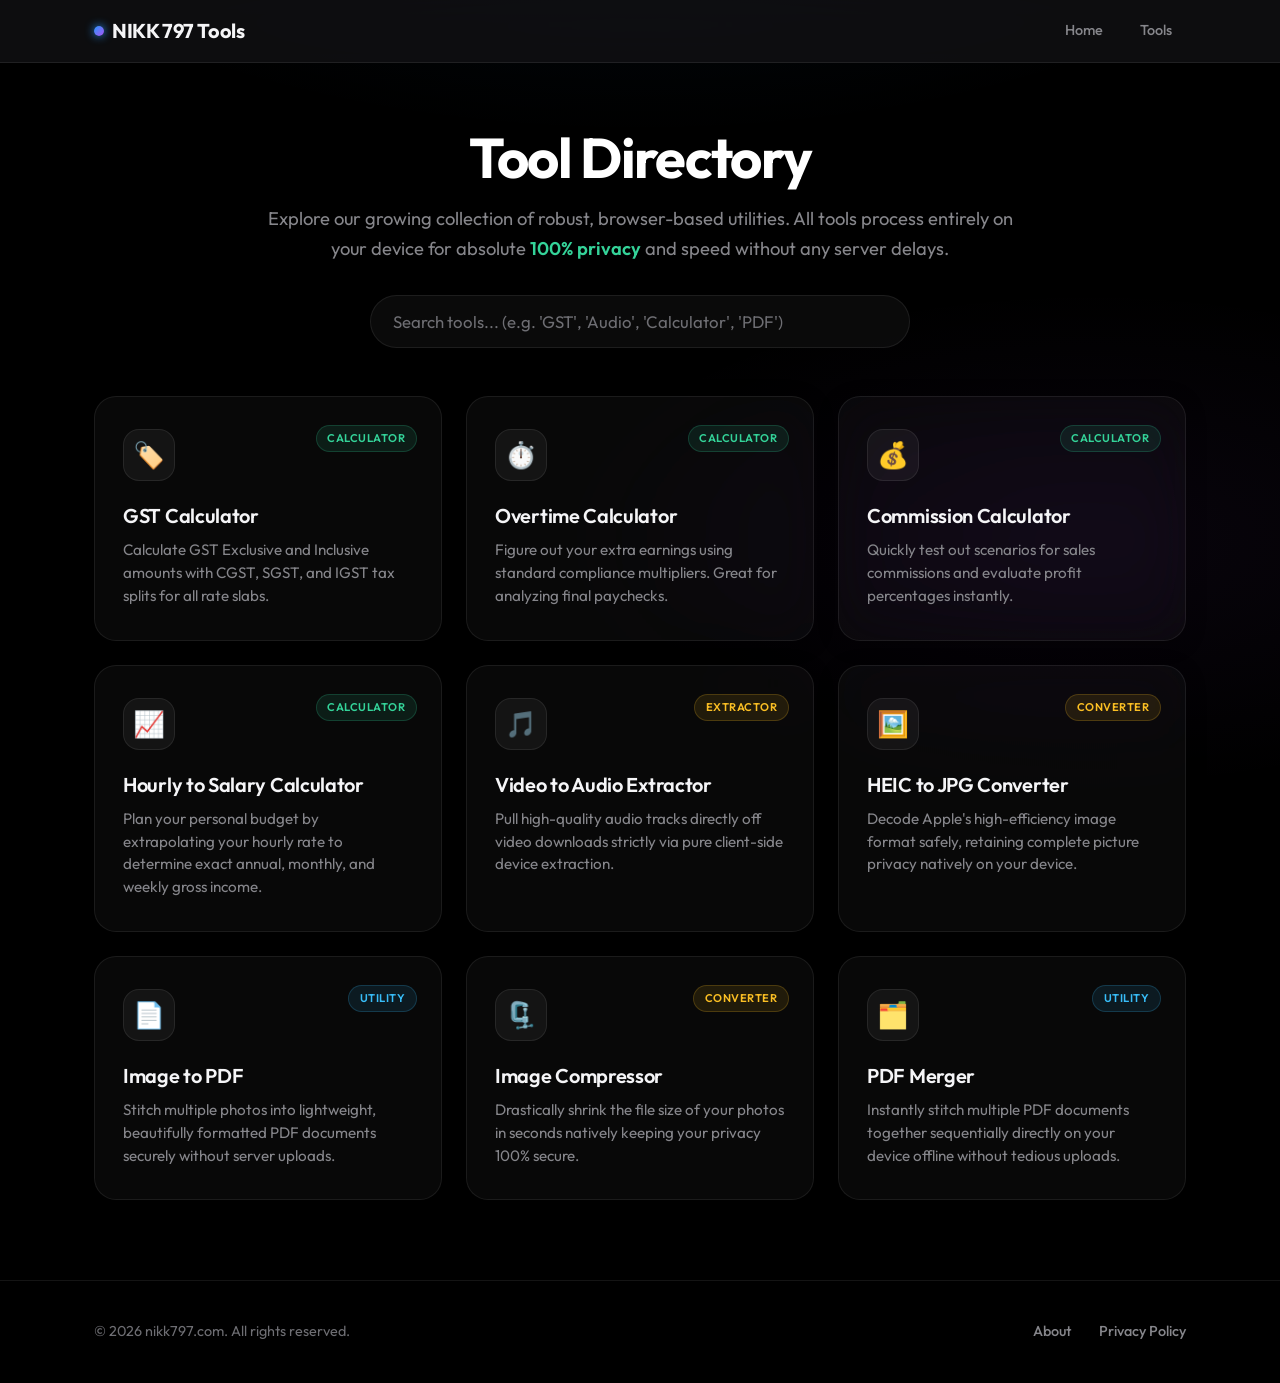
==== commit 803dcc97: "feat: add GST calculator tool and directory page" ====
--- a/tools/index.html
+++ b/tools/index.html
@@ -7,7 +7,7 @@
     <meta name="viewport" content="width=device-width, initial-scale=1.0">
     <title>All Free Tools & Offline Calculators | NIKK 797</title>
     <meta name="description"
-        content="View our complete index of completely free, 100% private tools. Mergers, format converters, compressors, and calculators built seamlessly for offline use.">
+        content="View our complete index of completely free, 100% private tools. GST calculator, mergers, format converters, compressors, and calculators built seamlessly for offline use.">
     <link href="https://fonts.googleapis.com/css2?family=Outfit:wght@400;500;600;700;800&display=swap" rel="stylesheet">
     <link rel="stylesheet" href="../css/styles.css">
     <link rel="icon" type="image/png" href="../assets/favicon.png">
@@ -33,7 +33,7 @@
 
             <div class="search-container" style="margin: 2rem auto 0 auto; max-width: 540px;">
                 <input type="text" id="tool-search" class="form-control"
-                    placeholder="Search tools... (e.g. 'Audio', 'Calculator', 'PDF')"
+                    placeholder="Search tools... (e.g. 'GST', 'Audio', 'Calculator', 'PDF')"
                     style="padding: 0.95rem 1.4rem; font-size: 1.05rem; border-radius: var(--radius-pill);">
                 <div id="no-results"
                     style="display: none; padding: 2rem; background: var(--card-bg); border-radius: var(--radius-md); border: 1px dashed var(--border-color); text-align: center; margin-top: 1.5rem; color: var(--text-muted); font-size: 1.05rem;">
@@ -42,6 +42,12 @@
         </div>
 
         <div class="tools-grid" id="tools-grid">
+            <a href="gst-calculator.html" class="card tool-card">
+                <span class="card-tag finance">Calculator</span>
+                <div class="card-icon">🏷️</div>
+                <h3>GST Calculator</h3>
+                <p>Calculate GST Exclusive and Inclusive amounts with CGST, SGST, and IGST tax splits for all rate slabs.</p>
+            </a>
             <a href="overtime-calculator.html" class="card tool-card">
                 <span class="card-tag finance">Calculator</span>
                 <div class="card-icon">⏱️</div>
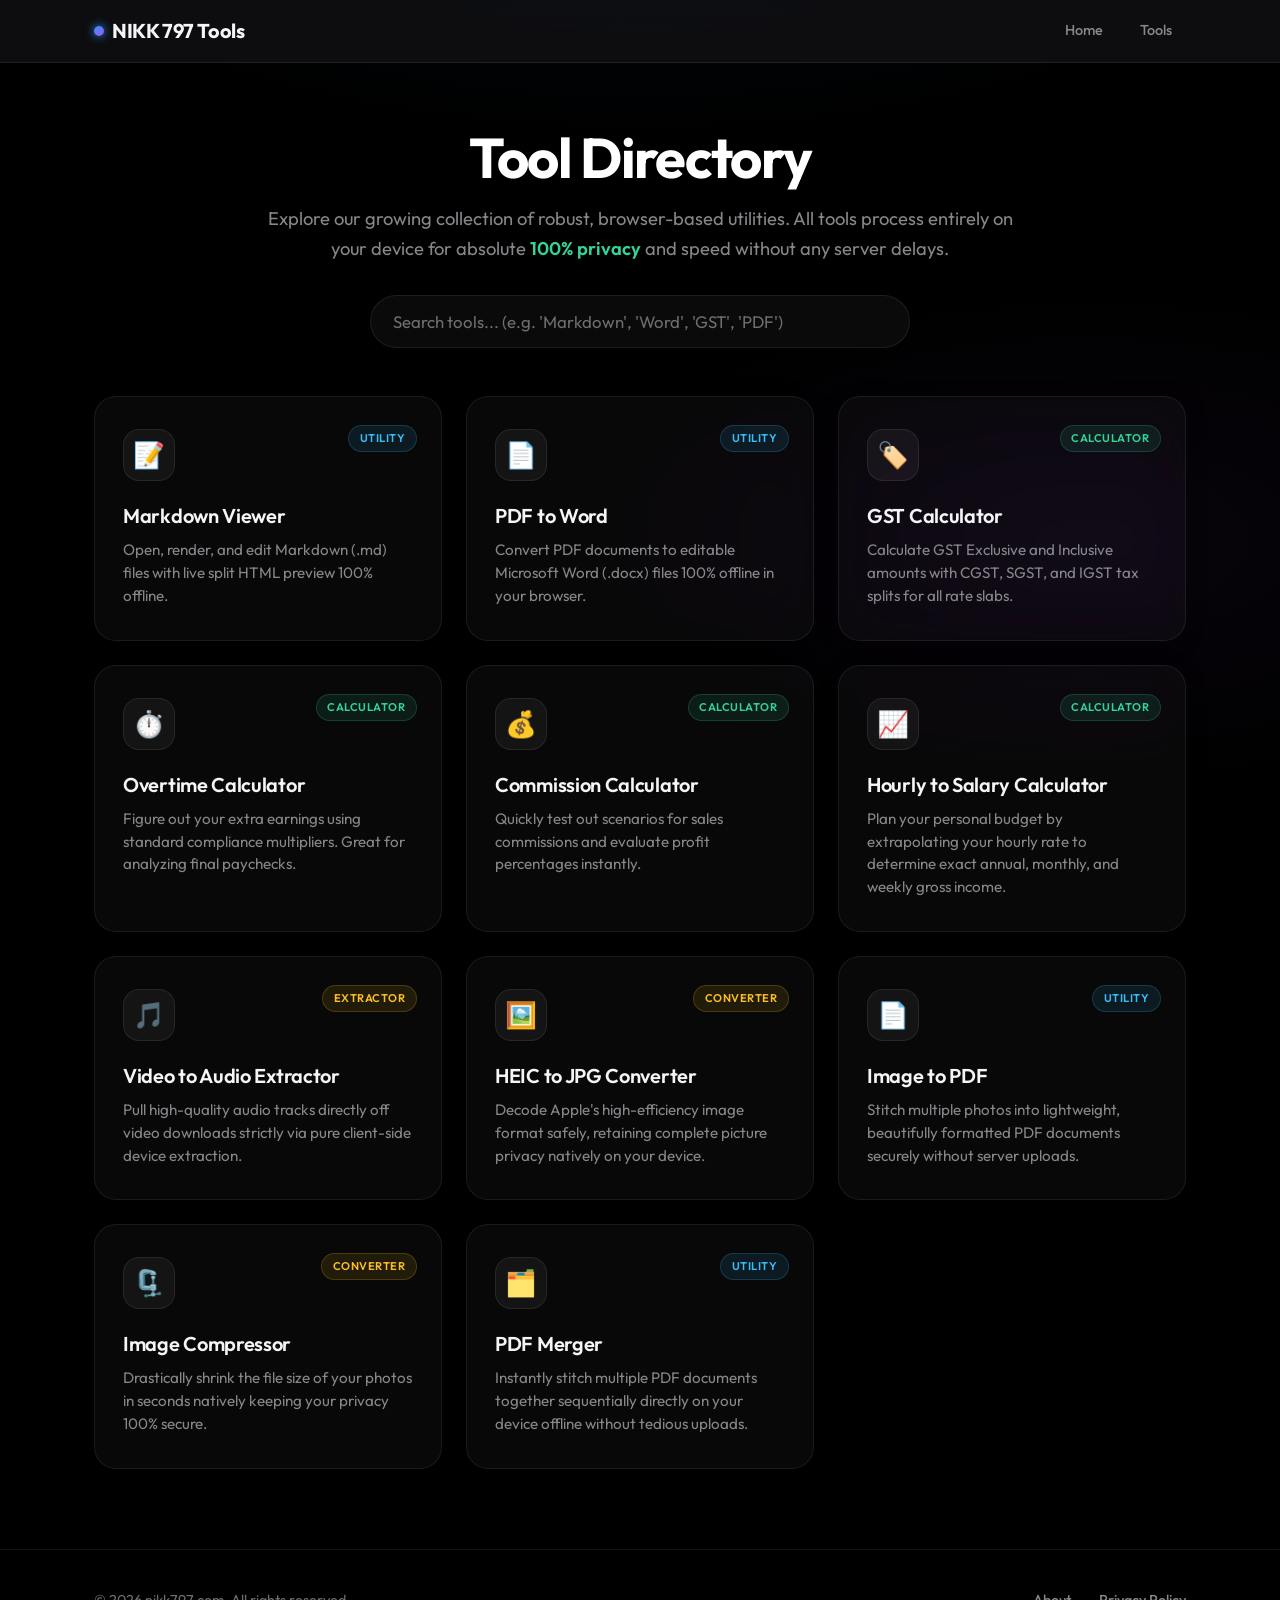
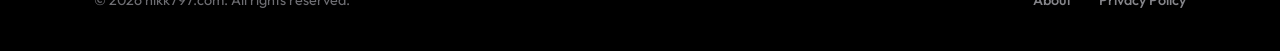
==== commit c2605636: "feat: add online markdown viewer tool with live preview and client-side editing" ====
--- a/tools/index.html
+++ b/tools/index.html
@@ -7,7 +7,7 @@
     <meta name="viewport" content="width=device-width, initial-scale=1.0">
     <title>All Free Tools & Offline Calculators | NIKK 797</title>
     <meta name="description"
-        content="View our complete index of completely free, 100% private tools. GST calculator, mergers, format converters, compressors, and calculators built seamlessly for offline use.">
+        content="View our complete index of completely free, 100% private tools. Markdown viewer, PDF to Word, GST calculator, mergers, format converters, compressors, and calculators built seamlessly for offline use.">
     <link href="https://fonts.googleapis.com/css2?family=Outfit:wght@400;500;600;700;800&display=swap" rel="stylesheet">
     <link rel="stylesheet" href="../css/styles.css">
     <link rel="icon" type="image/png" href="../assets/favicon.png">
@@ -33,7 +33,7 @@
 
             <div class="search-container" style="margin: 2rem auto 0 auto; max-width: 540px;">
                 <input type="text" id="tool-search" class="form-control"
-                    placeholder="Search tools... (e.g. 'GST', 'Audio', 'Calculator', 'PDF')"
+                    placeholder="Search tools... (e.g. 'Markdown', 'Word', 'GST', 'PDF')"
                     style="padding: 0.95rem 1.4rem; font-size: 1.05rem; border-radius: var(--radius-pill);">
                 <div id="no-results"
                     style="display: none; padding: 2rem; background: var(--card-bg); border-radius: var(--radius-md); border: 1px dashed var(--border-color); text-align: center; margin-top: 1.5rem; color: var(--text-muted); font-size: 1.05rem;">
@@ -42,6 +42,18 @@
         </div>
 
         <div class="tools-grid" id="tools-grid">
+            <a href="markdown-viewer.html" class="card tool-card">
+                <span class="card-tag">Utility</span>
+                <div class="card-icon">📝</div>
+                <h3>Markdown Viewer</h3>
+                <p>Open, render, and edit Markdown (.md) files with live split HTML preview 100% offline.</p>
+            </a>
+            <a href="pdf-to-word.html" class="card tool-card">
+                <span class="card-tag">Utility</span>
+                <div class="card-icon">📄</div>
+                <h3>PDF to Word</h3>
+                <p>Convert PDF documents to editable Microsoft Word (.docx) files 100% offline in your browser.</p>
+            </a>
             <a href="gst-calculator.html" class="card tool-card">
                 <span class="card-tag finance">Calculator</span>
                 <div class="card-icon">🏷️</div>
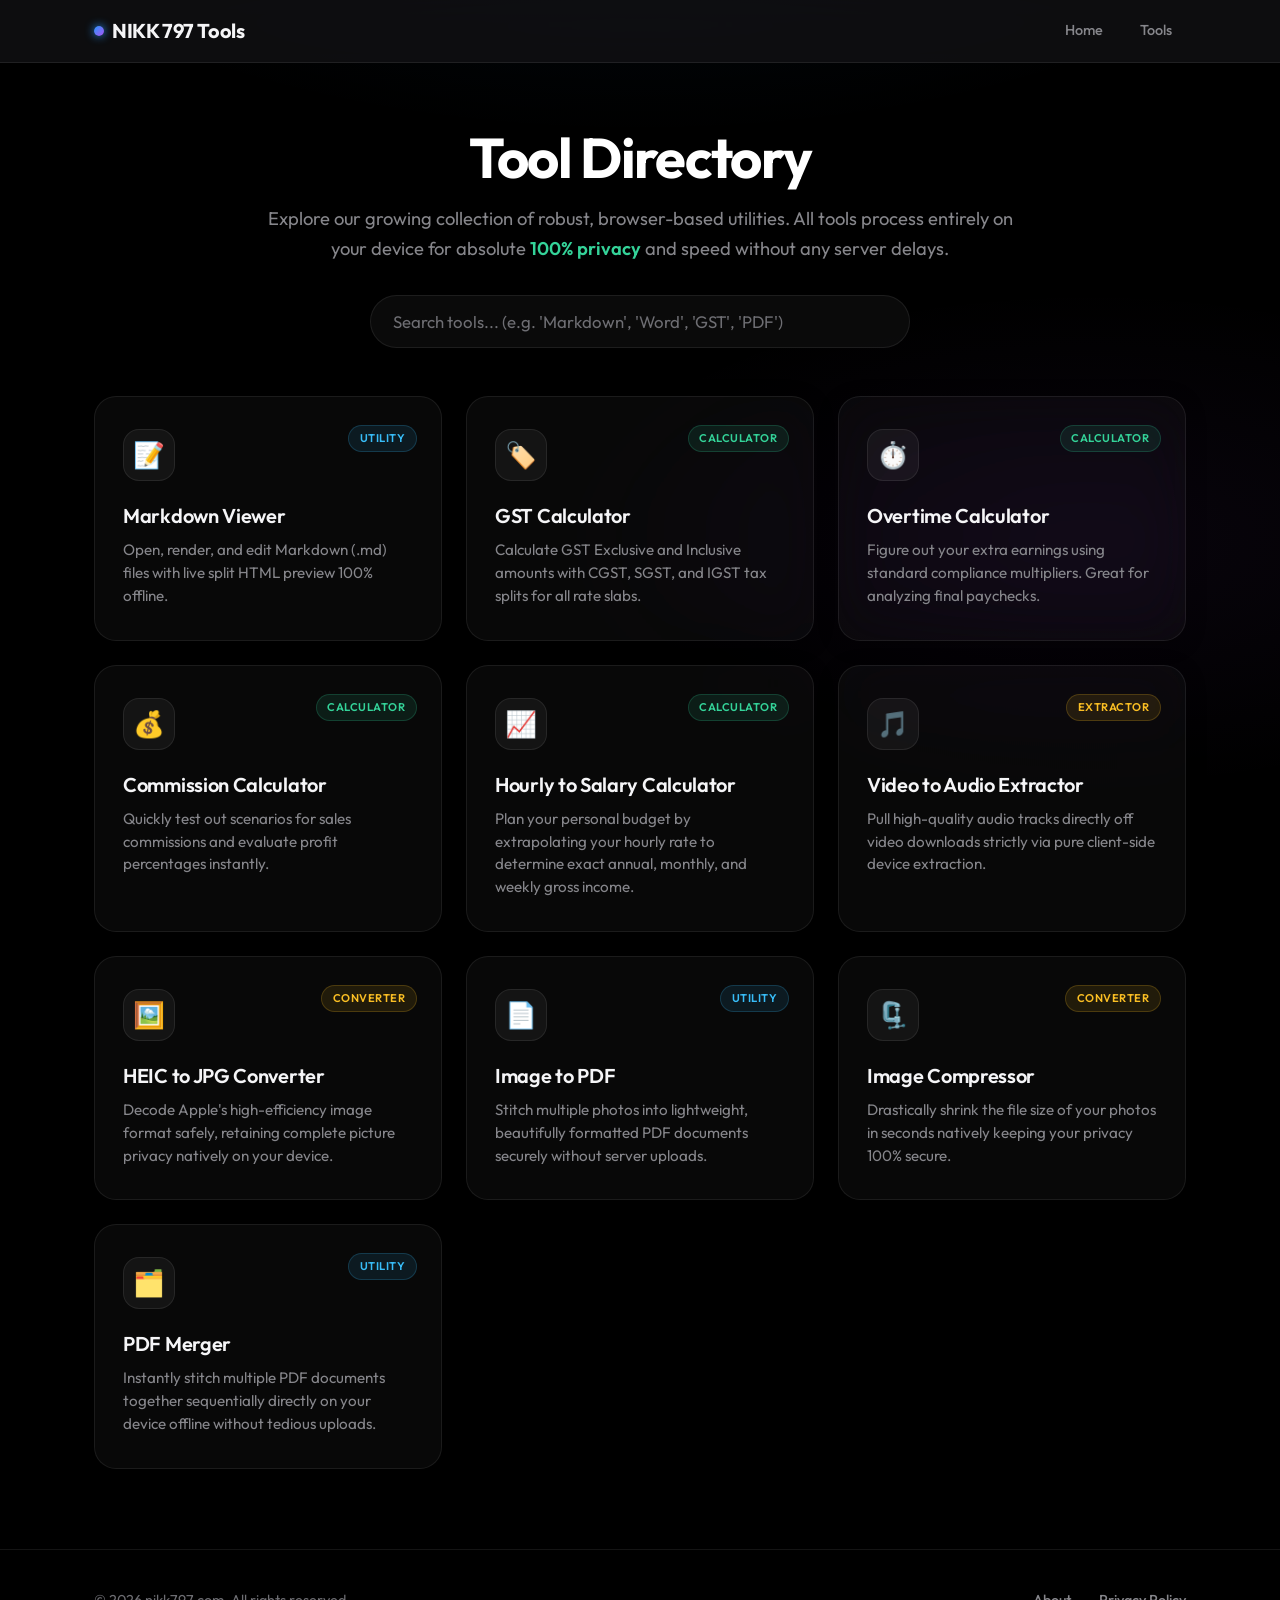
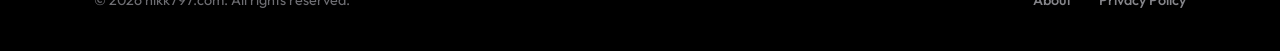
==== commit d4643b5b: "feat: add tools directory page with search functionality" ====
--- a/tools/index.html
+++ b/tools/index.html
@@ -28,7 +28,9 @@
         <div style="text-align: center; max-width: 780px; margin: 1rem auto 3rem auto;">
             <h1>Tool Directory</h1>
             <p style="font-size: 1.15rem; color: var(--text-muted); line-height: 1.6;">
-                Explore our growing collection of robust, browser-based utilities. All tools process entirely on your device for absolute <span style="color: var(--accent-emerald); font-weight: 600;">100% privacy</span> and speed without any server delays.
+                Explore our growing collection of robust, browser-based utilities. All tools process entirely on your
+                device for absolute <span style="color: var(--accent-emerald); font-weight: 600;">100% privacy</span>
+                and speed without any server delays.
             </p>
 
             <div class="search-container" style="margin: 2rem auto 0 auto; max-width: 540px;">
@@ -48,23 +50,20 @@
                 <h3>Markdown Viewer</h3>
                 <p>Open, render, and edit Markdown (.md) files with live split HTML preview 100% offline.</p>
             </a>
-            <a href="pdf-to-word.html" class="card tool-card">
-                <span class="card-tag">Utility</span>
-                <div class="card-icon">📄</div>
-                <h3>PDF to Word</h3>
-                <p>Convert PDF documents to editable Microsoft Word (.docx) files 100% offline in your browser.</p>
-            </a>
+
             <a href="gst-calculator.html" class="card tool-card">
                 <span class="card-tag finance">Calculator</span>
                 <div class="card-icon">🏷️</div>
                 <h3>GST Calculator</h3>
-                <p>Calculate GST Exclusive and Inclusive amounts with CGST, SGST, and IGST tax splits for all rate slabs.</p>
+                <p>Calculate GST Exclusive and Inclusive amounts with CGST, SGST, and IGST tax splits for all rate
+                    slabs.</p>
             </a>
             <a href="overtime-calculator.html" class="card tool-card">
                 <span class="card-tag finance">Calculator</span>
                 <div class="card-icon">⏱️</div>
                 <h3>Overtime Calculator</h3>
-                <p>Figure out your extra earnings using standard compliance multipliers. Great for analyzing final paychecks.</p>
+                <p>Figure out your extra earnings using standard compliance multipliers. Great for analyzing final
+                    paychecks.</p>
             </a>
             <a href="commission-calculator.html" class="card tool-card">
                 <span class="card-tag finance">Calculator</span>
@@ -76,37 +75,43 @@
                 <span class="card-tag finance">Calculator</span>
                 <div class="card-icon">📈</div>
                 <h3>Hourly to Salary Calculator</h3>
-                <p>Plan your personal budget by extrapolating your hourly rate to determine exact annual, monthly, and weekly gross income.</p>
+                <p>Plan your personal budget by extrapolating your hourly rate to determine exact annual, monthly, and
+                    weekly gross income.</p>
             </a>
             <a href="video-to-audio.html" class="card tool-card">
                 <span class="card-tag media">Extractor</span>
                 <div class="card-icon">🎵</div>
                 <h3>Video to Audio Extractor</h3>
-                <p>Pull high-quality audio tracks directly off video downloads strictly via pure client-side device extraction.</p>
+                <p>Pull high-quality audio tracks directly off video downloads strictly via pure client-side device
+                    extraction.</p>
             </a>
             <a href="heic-to-jpg.html" class="card tool-card">
                 <span class="card-tag media">Converter</span>
                 <div class="card-icon">🖼️</div>
                 <h3>HEIC to JPG Converter</h3>
-                <p>Decode Apple's high-efficiency image format safely, retaining complete picture privacy natively on your device.</p>
+                <p>Decode Apple's high-efficiency image format safely, retaining complete picture privacy natively on
+                    your device.</p>
             </a>
             <a href="image-to-pdf.html" class="card tool-card">
                 <span class="card-tag">Utility</span>
                 <div class="card-icon">📄</div>
                 <h3>Image to PDF</h3>
-                <p>Stitch multiple photos into lightweight, beautifully formatted PDF documents securely without server uploads.</p>
+                <p>Stitch multiple photos into lightweight, beautifully formatted PDF documents securely without server
+                    uploads.</p>
             </a>
             <a href="image-compressor.html" class="card tool-card">
                 <span class="card-tag media">Converter</span>
                 <div class="card-icon">🗜️</div>
                 <h3>Image Compressor</h3>
-                <p>Drastically shrink the file size of your photos in seconds natively keeping your privacy 100% secure.</p>
+                <p>Drastically shrink the file size of your photos in seconds natively keeping your privacy 100% secure.
+                </p>
             </a>
             <a href="pdf-merger.html" class="card tool-card">
                 <span class="card-tag">Utility</span>
                 <div class="card-icon">🗂️</div>
                 <h3>PDF Merger</h3>
-                <p>Instantly stitch multiple PDF documents together sequentially directly on your device offline without tedious uploads.</p>
+                <p>Instantly stitch multiple PDF documents together sequentially directly on your device offline without
+                    tedious uploads.</p>
             </a>
         </div>
     </main>
